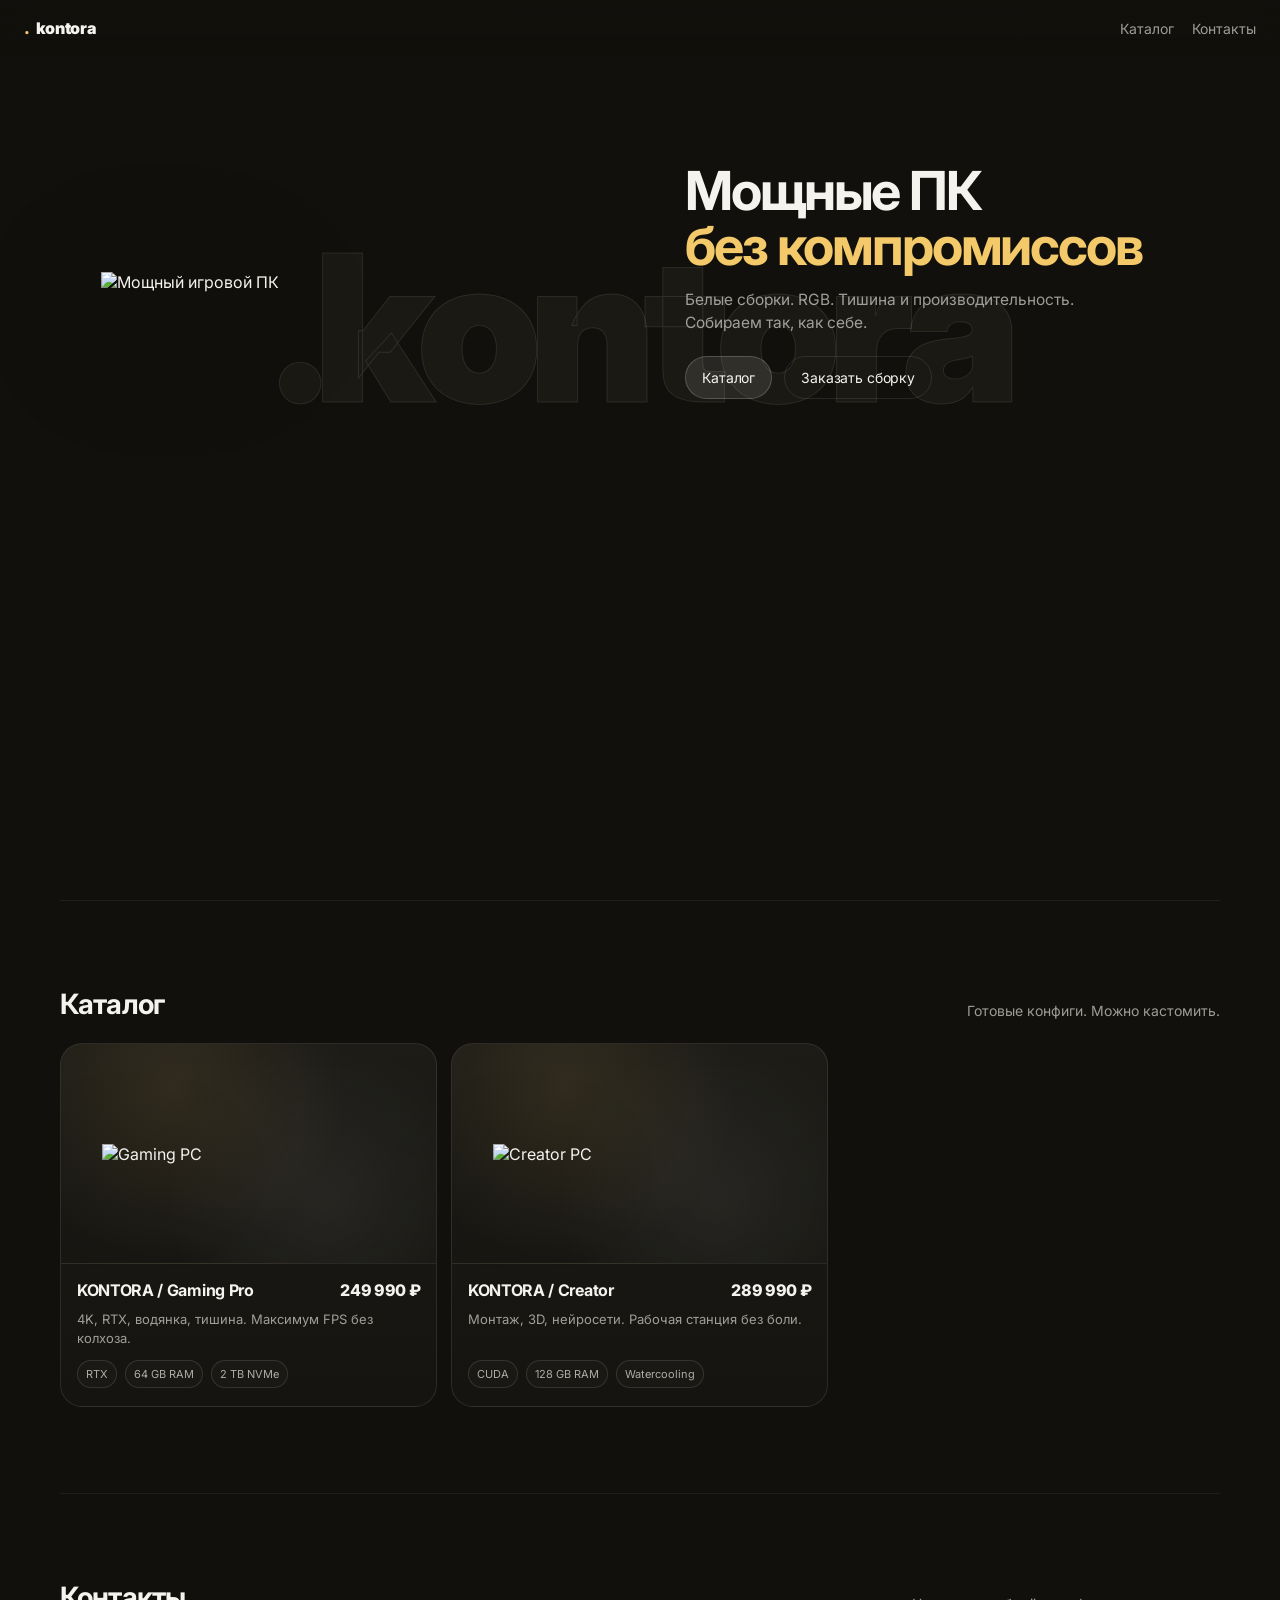
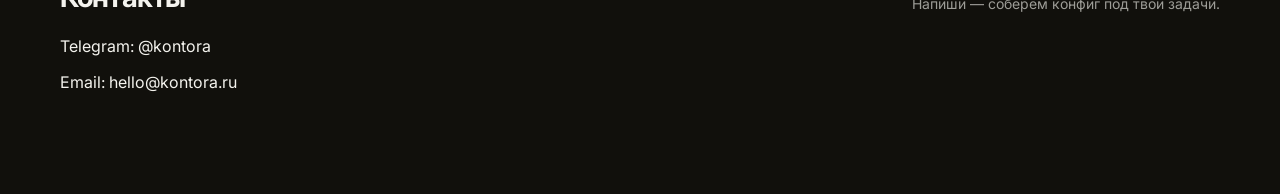
==== index.html @ 469c1523 "Update index.html" ====
<!doctype html>
<html lang="ru">
<head>
  <meta charset="utf-8" />
  <meta name="viewport" content="width=device-width,initial-scale=1" />
  <title>.kontora — ПК на заказ</title>
  <meta name="description" content="Продажа и сборка мощных ПК. Готовые конфиги и кастомные сборки.">
  <link rel="preconnect" href="https://fonts.googleapis.com">
  <link rel="preconnect" href="https://fonts.gstatic.com" crossorigin>
  <link href="https://fonts.googleapis.com/css2?family=Inter:wght@300;400;600;800;900&display=swap" rel="stylesheet">
  <link rel="stylesheet" href="style.css" />
</head>
<body>

<header class="topbar">
  <a class="brand" href="#">
    <span class="brand__dot">.</span><span class="brand__name">kontora</span>
  </a>
  <nav class="nav">
    <a href="#catalog">Каталог</a>
    <a href="#contacts">Контакты</a>
  </nav>
</header>

<main>
  <!-- HERO -->
  <section class="hero">
    <div class="hero__grid">
      <div class="hero__bgtype">.kontora</div>

      <div class="hero__center">
        <!-- ТВОЙ PNG -->
        <img
          id="heroProduct"
          class="hero__product"
          src="https://i.postimg.cc/DfqdMBVk/27367CFA-6E85-469F-A438-A1EDC62D7600.png"
          alt="Мощный игровой ПК"
          draggable="false"
        />

        <div class="hero__text">
          <h1 class="hero__title">
            Мощные ПК<br>
            <span class="hero__accent">без компромиссов</span>
          </h1>
          <p class="hero__subtitle">
            Белые сборки. RGB. Тишина и производительность.
            Собираем так, как себе.
          </p>

          <div class="hero__cta">
            <a class="btn btn--solid" href="#catalog">Каталог</a>
            <a class="btn btn--ghost" href="#contacts">Заказать сборку</a>
          </div>
        </div>
      </div>
    </div>
  </section>

  <!-- CATALOG -->
  <section id="catalog" class="section">
    <div class="section__head">
      <h2 class="section__title">Каталог</h2>
      <p class="section__desc">
        Готовые конфиги. Можно кастомить.
      </p>
    </div>

    <div class="grid">
      <!-- CARD -->
      <article class="card">
        <div class="card__media">
          <img
            class="card__img"
            src="https://i.postimg.cc/DfqdMBVk/27367CFA-6E85-469F-A438-A1EDC62D7600.png"
            alt="Gaming PC"
          />
        </div>
        <div class="card__body">
          <div class="card__top">
            <h3 class="card__name">KONTORA / Gaming Pro</h3>
            <div class="card__price">249 990 ₽</div>
          </div>
          <p class="card__desc">
            4K, RTX, водянка, тишина. Максимум FPS без колхоза.
          </p>
          <div class="card__tags">
            <span class="tag">RTX</span>
            <span class="tag">64 GB RAM</span>
            <span class="tag">2 TB NVMe</span>
          </div>
        </div>
      </article>

      <!-- CARD -->
      <article class="card">
        <div class="card__media">
          <img
            class="card__img"
            src="https://i.postimg.cc/DfqdMBVk/27367CFA-6E85-469F-A438-A1EDC62D7600.png"
            alt="Creator PC"
          />
        </div>
        <div class="card__body">
          <div class="card__top">
            <h3 class="card__name">KONTORA / Creator</h3>
            <div class="card__price">289 990 ₽</div>
          </div>
          <p class="card__desc">
            Монтаж, 3D, нейросети. Рабочая станция без боли.
          </p>
          <div class="card__tags">
            <span class="tag">CUDA</span>
            <span class="tag">128 GB RAM</span>
            <span class="tag">Watercooling</span>
          </div>
        </div>
      </article>
    </div>
  </section>

  <!-- CONTACTS -->
  <section id="contacts" class="section">
    <div class="section__head">
      <h2 class="section__title">Контакты</h2>
      <p class="section__desc">
        Напиши — соберём конфиг под твои задачи.
      </p>
    </div>

    <p>Telegram: @kontora</p>
    <p>Email: hello@kontora.ru</p>
  </section>
</main>

<script src="app.js"></script>
</body>
</html>
---- style.css ----
:root{
  --bg:#11100c;
  --fg:#f4f3ee;
  --muted:rgba(244,243,238,.62);
  --muted2:rgba(244,243,238,.42);
  --line:rgba(244,243,238,.10);
  --line2:rgba(244,243,238,.16);

  --card:rgba(244,243,238,.04);
  --card2:rgba(244,243,238,.06);

  --accent:#f3c969; /* мягкий тёплый, можно потом поменять */
  --shadow: 0 16px 60px rgba(0,0,0,.55);
  --radius: 22px;

  --max: 1160px;
  --pad: 22px;

  --ease: cubic-bezier(.2,.9,.2,1);
}

*{box-sizing:border-box}
html,body{height:100%}
body{
  margin:0;
  font-family: Inter, system-ui, -apple-system, Segoe UI, Roboto, Arial, sans-serif;
  background: var(--bg);
  color: var(--fg);
  overflow-x:hidden;
}

a{color:inherit;text-decoration:none}
img{max-width:100%;display:block}

.noise{
  position:fixed; inset:0;
  pointer-events:none;
  opacity:.08;
  background-image:url("data:image/svg+xml,%3Csvg xmlns='http://www.w3.org/2000/svg' width='220' height='220'%3E%3Cfilter id='n'%3E%3CfeTurbulence type='fractalNoise' baseFrequency='.9' numOctaves='3' stitchTiles='stitch'/%3E%3C/filter%3E%3Crect width='220' height='220' filter='url(%23n)' opacity='.35'/%3E%3C/svg%3E");
  mix-blend-mode: overlay;
}

.glow{
  position:fixed;
  width: 56vmax;
  height: 56vmax;
  border-radius:999px;
  filter: blur(60px);
  opacity:.26;
  pointer-events:none;
  transform: translateZ(0);
}
.glow--a{left:-18vmax; top:-20vmax; background: radial-gradient(circle at 30% 30%, rgba(243,201,105,.55), transparent 60%)}
.glow--b{right:-20vmax; bottom:-22vmax; background: radial-gradient(circle at 70% 70%, rgba(255,255,255,.20), transparent 60%)}

.topbar{
  position:fixed; top:0; left:0; right:0;
  display:flex; align-items:center; justify-content:space-between;
  padding: 18px calc(var(--pad) + 2px);
  z-index:50;
  background: linear-gradient(to bottom, rgba(17,16,12,.78), rgba(17,16,12,.35), rgba(17,16,12,0));
  backdrop-filter: blur(10px);
}

.brand{
  display:flex; align-items:baseline; gap:6px;
  letter-spacing:-0.02em;
  font-weight:800;
}
.brand__dot{color:var(--accent); font-weight:900}
.brand__name{font-weight:900}

.nav{
  display:flex; align-items:center; gap:18px;
  font-size:14px;
  color: var(--muted);
}
.nav a{transition: color .25s var(--ease)}
.nav a:hover{color: var(--fg)}
.nav__ghost{
  padding:10px 12px;
  border:1px solid var(--line);
  border-radius:999px;
}

.hero{
  min-height: 100vh;
  padding-top: 92px;
}
.hero__grid{
  width:min(var(--max), calc(100% - var(--pad)*2));
  margin:0 auto;
  position:relative;
}

.hero__bgtype{
  position:absolute;
  left:50%; top: 16vh;
  transform: translateX(-50%);
  font-weight:900;
  letter-spacing:-0.06em;
  font-size: clamp(72px, 16vw, 220px);
  line-height: .9;
  color: rgba(244,243,238,.04);
  -webkit-text-stroke: 1px rgba(244,243,238,.10);
  text-stroke: 1px rgba(244,243,238,.10);
  user-select:none;
  white-space:nowrap;
}

.hero__center{
  display:grid;
  grid-template-columns: 1.05fr .95fr;
  gap: 34px;
  align-items:center;
  padding: 8vh 0 10vh;
}

.hero__product{
  width: min(520px, 86%);
  margin: 0 auto;
  filter: drop-shadow(0 28px 70px rgba(0,0,0,.65));
  transform: translateZ(0);
  will-change: transform;
}

.hero__text{
  max-width: 520px;
}
.hero__title{
  margin:0;
  font-size: clamp(34px, 4.2vw, 54px);
  line-height:1.02;
  letter-spacing:-0.04em;
}
.hero__accent{color:var(--accent)}
.hero__subtitle{
  margin: 14px 0 0;
  color: var(--muted);
  font-weight: 400;
  line-height:1.5;
  font-size: 15.5px;
  max-width: 46ch;
}

.hero__cta{
  display:flex; gap:12px;
  margin-top: 22px;
  flex-wrap: wrap;
}
.btn{
  display:inline-flex; align-items:center; justify-content:center;
  padding: 12px 16px;
  border-radius: 999px;
  border:1px solid var(--line);
  font-size: 14px;
  letter-spacing:-0.01em;
  transition: transform .2s var(--ease), border-color .2s var(--ease), background .2s var(--ease), color .2s var(--ease);
  user-select:none;
}
.btn:active{transform: translateY(1px) scale(.99)}
.btn--solid{
  background: rgba(244,243,238,.10);
  border-color: rgba(244,243,238,.20);
}
.btn--solid:hover{
  background: rgba(244,243,238,.14);
  border-color: rgba(244,243,238,.28);
}
.btn--ghost{
  background: transparent;
}
.btn--ghost:hover{
  border-color: rgba(244,243,238,.26);
}

.hero__meta{
  display:flex; gap:10px;
  margin-top: 18px;
  flex-wrap: wrap;
}
.pill{
  font-size: 12px;
  color: rgba(244,243,238,.75);
  padding: 8px 10px;
  border-radius: 999px;
  border: 1px solid var(--line);
  background: rgba(244,243,238,.035);
}
.pill--soft{
  color: rgba(244,243,238,.65);
  background: rgba(244,243,238,.02);
}

.hero__scrollhint{
  display:flex; align-items:center; gap:10px;
  color: var(--muted2);
  font-size: 12px;
  position:absolute;
  left: 0;
  bottom: 34px;
}
.scrollhint__line{
  width: 44px; height: 1px;
  background: linear-gradient(to right, rgba(244,243,238,.0), rgba(244,243,238,.26));
}

.section{
  width:min(var(--max), calc(100% - var(--pad)*2));
  margin:0 auto;
  padding: 86px 0;
  border-top: 1px solid rgba(244,243,238,.06);
}
.section__head{
  display:grid;
  grid-template-columns: 1fr auto;
  gap: 18px;
  align-items:end;
  margin-bottom: 22px;
}
.section__title{
  margin:0;
  font-size: 28px;
  letter-spacing:-0.03em;
}
.section__desc{
  margin: 10px 0 0;
  color: var(--muted);
  max-width: 62ch;
  font-size: 14px;
  line-height:1.5;
}
.section__actions{
  display:flex; gap:10px;
  justify-content:flex-end;
  align-items:center;
}

.mini{
  font-size: 12px;
  color: rgba(244,243,238,.75);
  background: rgba(244,243,238,.03);
  border: 1px solid var(--line);
  padding: 9px 12px;
  border-radius: 999px;
  cursor:pointer;
  transition: border-color .2s var(--ease), background .2s var(--ease), transform .2s var(--ease);
}
.mini:hover{
  background: rgba(244,243,238,.05);
  border-color: rgba(244,243,238,.22);
}
.mini:active{transform: translateY(1px)}

.filters{
  display:flex; gap:10px;
  flex-wrap:wrap;
  margin: 22px 0 26px;
}
.chip{
  padding: 10px 12px;
  border-radius: 999px;
  border:1px solid var(--line);
  background: rgba(244,243,238,.02);
  color: rgba(244,243,238,.72);
  font-size: 13px;
  cursor:pointer;
  transition: transform .2s var(--ease), border-color .2s var(--ease), background .2s var(--ease), color .2s var(--ease);
}
.chip:hover{border-color: rgba(244,243,238,.24); color: rgba(244,243,238,.86)}
.chip.is-active{
  background: rgba(243,201,105,.10);
  border-color: rgba(243,201,105,.34);
  color: rgba(244,243,238,.92);
}

.grid{
  display:grid;
  grid-template-columns: repeat(12, 1fr);
  gap: 14px;
}

.card{
  grid-column: span 4;
  position:relative;
  border-radius: var(--radius);
  border: 1px solid rgba(244,243,238,.10);
  background: linear-gradient(180deg, rgba(244,243,238,.05), rgba(244,243,238,.02));
  overflow:hidden;
  box-shadow: 0 0 0 rgba(0,0,0,0);
  transform: translateZ(0);
  transition: transform .25s var(--ease), border-color .25s var(--ease), box-shadow .25s var(--ease);
  will-change: transform;
}
.card:hover{
  transform: translateY(-6px);
  border-color: rgba(244,243,238,.20);
  box-shadow: var(--shadow);
}
.card__media{
  height: 220px;
  background: radial-gradient(circle at 30% 20%, rgba(243,201,105,.10), transparent 55%),
              radial-gradient(circle at 70% 70%, rgba(255,255,255,.06), transparent 52%);
  border-bottom: 1px solid rgba(244,243,238,.08);
  display:flex;
  align-items:center;
  justify-content:center;
}
.card__img{
  width: 78%;
  height: auto;
  max-height: 200px;
  object-fit: contain;
  transform: scale(1.0);
  transition: transform .35s var(--ease), filter .35s var(--ease);
  filter: drop-shadow(0 18px 44px rgba(0,0,0,.55));
}
.card:hover .card__img{transform: scale(1.06)}
.card__body{
  padding: 16px 16px 18px;
}
.card__top{
  display:flex;
  align-items:baseline;
  justify-content:space-between;
  gap:12px;
}
.card__name{
  margin:0;
  font-size: 16px;
  letter-spacing:-0.02em;
}
.card__price{
  font-weight:800;
  letter-spacing:-0.02em;
}
.card__desc{
  margin: 10px 0 0;
  color: var(--muted);
  font-size: 13px;
  line-height:1.45;
  min-height: 2.9em;
}
.card__tags{
  display:flex;
  gap:8px;
  flex-wrap: wrap;
  margin-top: 12px;
}
.tag{
  font-size: 11px;
  color: rgba(244,243,238,.68);
  border: 1px solid rgba(244,243,238,.12);
  border-radius: 999px;
  padding: 6px 8px;
  background: rgba(244,243,238,.02);
  transition: color .25s var(--ease), border-color .25s var(--ease), background .25s var(--ease);
}
.card:hover .tag{
  color: rgba(244,243,238,.78);
  border-color: rgba(244,243,238,.18);
  background: rgba(244,243,238,.03);
}
.card__cta{
  margin-top: 14px;
  display:flex; gap:10px; flex-wrap:wrap;
}
.card__btn{
  font-size: 12px;
  padding: 10px 12px;
  border-radius: 999px;
  border: 1px solid rgba(244,243,238,.12);
  background: rgba(244,243,238,.03);
  cursor:pointer;
  transition: transform .2s var(--ease), border-color .2s var(--ease), background .2s var(--ease);
}
.card__btn:hover{
  border-color: rgba(244,243,238,.22);
  background: rgba(244,243,238,.05);
}
.card__btn:active{transform: translateY(1px)}
.card__btn--accent{
  border-color: rgba(243,201,105,.32);
  background: rgba(243,201,105,.10);
}

.section--contacts{
  padding-bottom: 40px;
}
.contacts{
  display:grid;
  grid-template-columns: repeat(12, 1fr);
  gap: 14px;
  margin-top: 26px;
}
.contactCard{
  grid-column: span 4;
  border-radius: var(--radius);
  border: 1px solid rgba(244,243,238,.10);
  background: rgba(244,243,238,.03);
  padding: 18px 18px 20px;
}
.contactCard__title{
  font-weight: 800;
  letter-spacing:-0.02em;
}
.contactCard__body{
  margin-top: 10px;
  color: rgba(244,243,238,.86);
  font-size: 14px;
  line-height: 1.55;
}
.muted{color: var(--muted)}

.footer{
  display:flex;
  justify-content:space-between;
  gap: 14px;
  padding: 24px 0 10px;
  margin-top: 36px;
  border-top: 1px solid rgba(244,243,238,.06);
  color: rgba(244,243,238,.72);
  font-size: 12px;
}

/* responsive */
@media (max-width: 980px){
  .hero__center{grid-template-columns: 1fr; padding-top: 5vh}
  .hero__text{max-width: 680px}
  .hero__bgtype{top: 10vh}
  .card{grid-column: span 6}
  .contactCard{grid-column: span 6}
  .section__head{grid-template-columns: 1fr; align-items:start}
  .section__actions{justify-content:flex-start}
}
@media (max-width: 640px){
  .card{grid-column: span 12}
  .contactCard{grid-column: span 12}
  .nav{gap:12px}
  .nav__ghost{display:none}
}
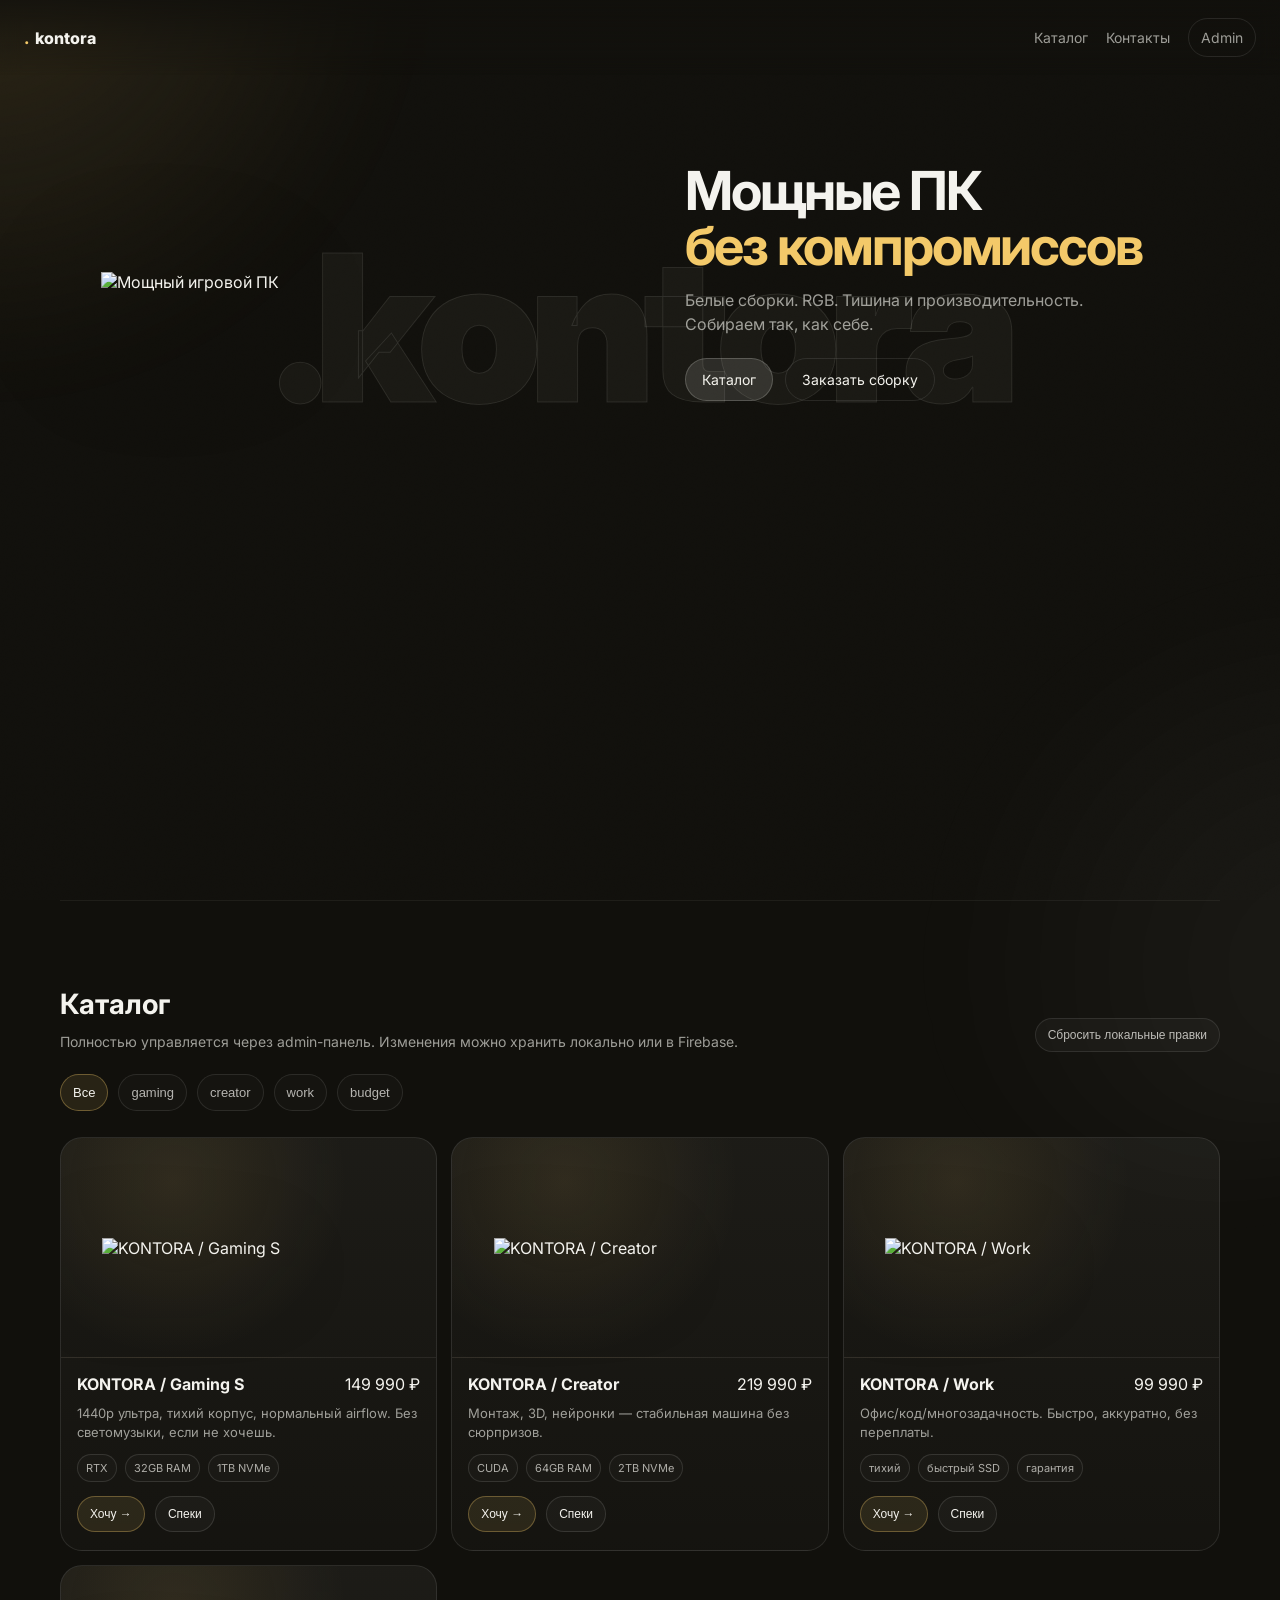
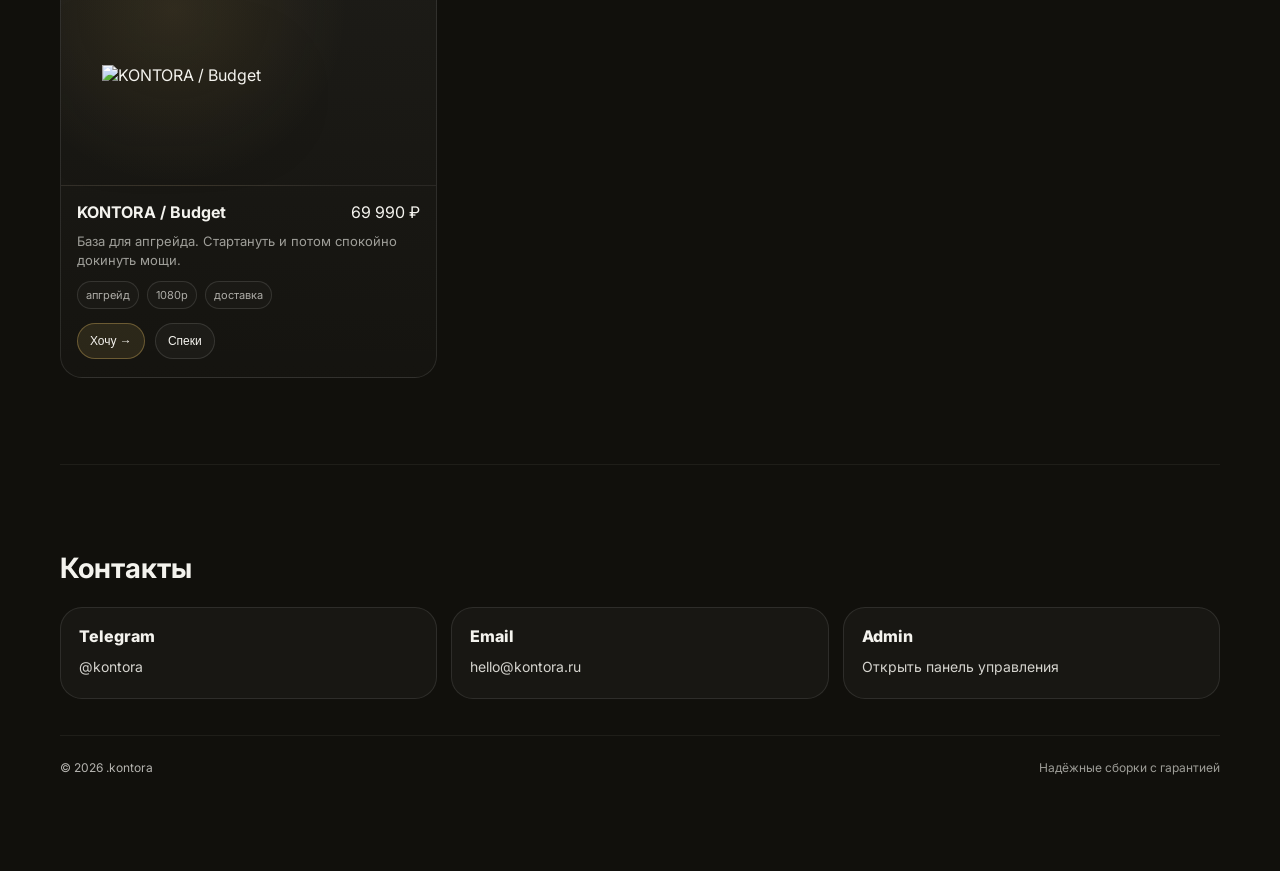
==== commit 76bbb29c: "Add admin panel folder with editable catalog and responsive style split" ====
--- a/index.html
+++ b/index.html
@@ -8,131 +8,76 @@
   <link rel="preconnect" href="https://fonts.googleapis.com">
   <link rel="preconnect" href="https://fonts.gstatic.com" crossorigin>
   <link href="https://fonts.googleapis.com/css2?family=Inter:wght@300;400;600;800;900&display=swap" rel="stylesheet">
-  <link rel="stylesheet" href="style.css" />
+  <link rel="stylesheet" href="styles/base.css" />
+  <link rel="stylesheet" href="styles/desktop.css" media="(min-width: 901px)" />
+  <link rel="stylesheet" href="styles/mobile.css" media="(max-width: 900px)" />
 </head>
 <body>
+  <div class="noise" aria-hidden="true"></div>
+  <div class="glow glow--a" aria-hidden="true"></div>
+  <div class="glow glow--b" aria-hidden="true"></div>
 
-<header class="topbar">
-  <a class="brand" href="#">
-    <span class="brand__dot">.</span><span class="brand__name">kontora</span>
-  </a>
-  <nav class="nav">
-    <a href="#catalog">Каталог</a>
-    <a href="#contacts">Контакты</a>
-  </nav>
-</header>
+  <header class="topbar">
+    <a class="brand" href="#hero">
+      <span class="brand__dot">.</span><span class="brand__name">kontora</span>
+    </a>
+    <nav class="nav">
+      <a href="#catalog">Каталог</a>
+      <a href="#contacts">Контакты</a>
+      <a class="nav__ghost" href="admin/">Admin</a>
+    </nav>
+  </header>
 
-<main>
-  <!-- HERO -->
-  <section class="hero">
-    <div class="hero__grid">
-      <div class="hero__bgtype">.kontora</div>
-
-      <div class="hero__center">
-        <!-- ТВОЙ PNG -->
-        <img
-          id="heroProduct"
-          class="hero__product"
-          src="https://i.postimg.cc/DfqdMBVk/27367CFA-6E85-469F-A438-A1EDC62D7600.png"
-          alt="Мощный игровой ПК"
-          draggable="false"
-        />
-
-        <div class="hero__text">
-          <h1 class="hero__title">
-            Мощные ПК<br>
-            <span class="hero__accent">без компромиссов</span>
-          </h1>
-          <p class="hero__subtitle">
-            Белые сборки. RGB. Тишина и производительность.
-            Собираем так, как себе.
-          </p>
-
-          <div class="hero__cta">
-            <a class="btn btn--solid" href="#catalog">Каталог</a>
-            <a class="btn btn--ghost" href="#contacts">Заказать сборку</a>
+  <main>
+    <section id="hero" class="hero">
+      <div class="hero__grid">
+        <div class="hero__bgtype">.kontora</div>
+        <div class="hero__center">
+          <img id="heroProduct" class="hero__product" src="https://i.postimg.cc/DfqdMBVk/27367CFA-6E85-469F-A438-A1EDC62D7600.png" alt="Мощный игровой ПК" draggable="false" />
+          <div class="hero__text">
+            <h1 class="hero__title">Мощные ПК<br><span class="hero__accent">без компромиссов</span></h1>
+            <p class="hero__subtitle">Белые сборки. RGB. Тишина и производительность. Собираем так, как себе.</p>
+            <div class="hero__cta">
+              <a class="btn btn--solid" href="#catalog">Каталог</a>
+              <a class="btn btn--ghost" href="#contacts">Заказать сборку</a>
+            </div>
           </div>
         </div>
       </div>
-    </div>
-  </section>
+    </section>
 
-  <!-- CATALOG -->
-  <section id="catalog" class="section">
-    <div class="section__head">
-      <h2 class="section__title">Каталог</h2>
-      <p class="section__desc">
-        Готовые конфиги. Можно кастомить.
-      </p>
-    </div>
+    <section id="catalog" class="section">
+      <div class="section__head">
+        <div>
+          <h2 class="section__title">Каталог</h2>
+          <p class="section__desc">Полностью управляется через admin-панель. Изменения можно хранить локально или в Firebase.</p>
+        </div>
+        <div class="section__actions"><button id="resetCatalog" class="mini" type="button">Сбросить локальные правки</button></div>
+      </div>
 
-    <div class="grid">
-      <!-- CARD -->
-      <article class="card">
-        <div class="card__media">
-          <img
-            class="card__img"
-            src="https://i.postimg.cc/DfqdMBVk/27367CFA-6E85-469F-A438-A1EDC62D7600.png"
-            alt="Gaming PC"
-          />
-        </div>
-        <div class="card__body">
-          <div class="card__top">
-            <h3 class="card__name">KONTORA / Gaming Pro</h3>
-            <div class="card__price">249 990 ₽</div>
-          </div>
-          <p class="card__desc">
-            4K, RTX, водянка, тишина. Максимум FPS без колхоза.
-          </p>
-          <div class="card__tags">
-            <span class="tag">RTX</span>
-            <span class="tag">64 GB RAM</span>
-            <span class="tag">2 TB NVMe</span>
-          </div>
-        </div>
-      </article>
+      <div class="filters" id="filters"></div>
+      <div id="catalogGrid" class="grid"></div>
+    </section>
 
-      <!-- CARD -->
-      <article class="card">
-        <div class="card__media">
-          <img
-            class="card__img"
-            src="https://i.postimg.cc/DfqdMBVk/27367CFA-6E85-469F-A438-A1EDC62D7600.png"
-            alt="Creator PC"
-          />
-        </div>
-        <div class="card__body">
-          <div class="card__top">
-            <h3 class="card__name">KONTORA / Creator</h3>
-            <div class="card__price">289 990 ₽</div>
-          </div>
-          <p class="card__desc">
-            Монтаж, 3D, нейросети. Рабочая станция без боли.
-          </p>
-          <div class="card__tags">
-            <span class="tag">CUDA</span>
-            <span class="tag">128 GB RAM</span>
-            <span class="tag">Watercooling</span>
-          </div>
-        </div>
-      </article>
-    </div>
-  </section>
+    <section id="contacts" class="section section--contacts">
+      <div class="section__head">
+        <h2 class="section__title">Контакты</h2>
+      </div>
+      <div class="contacts">
+        <div class="contactCard"><div class="contactCard__title">Telegram</div><div class="contactCard__body">@kontora</div></div>
+        <div class="contactCard"><div class="contactCard__title">Email</div><div class="contactCard__body">hello@kontora.ru</div></div>
+        <div class="contactCard"><div class="contactCard__title">Admin</div><div class="contactCard__body"><a href="admin/">Открыть панель управления</a></div></div>
+      </div>
+      <footer class="footer">
+        <span>© <span id="year"></span> .kontora</span>
+        <span class="muted">Надёжные сборки с гарантией</span>
+      </footer>
+    </section>
+  </main>
 
-  <!-- CONTACTS -->
-  <section id="contacts" class="section">
-    <div class="section__head">
-      <h2 class="section__title">Контакты</h2>
-      <p class="section__desc">
-        Напиши — соберём конфиг под твои задачи.
-      </p>
-    </div>
-
-    <p>Telegram: @kontora</p>
-    <p>Email: hello@kontora.ru</p>
-  </section>
-</main>
-
-<script src="app.js"></script>
+  <script defer src="https://www.gstatic.com/firebasejs/10.12.4/firebase-app-compat.js"></script>
+  <script defer src="https://www.gstatic.com/firebasejs/10.12.4/firebase-firestore-compat.js"></script>
+  <script defer src="firebase-init.js"></script>
+  <script type="module" src="app.js"></script>
 </body>
-</html>+</html>
--- a/styles/base.css
+++ b/styles/base.css
@@ -0,0 +1,61 @@
+:root{
+  --bg:#11100c;
+  --fg:#f4f3ee;
+  --muted:rgba(244,243,238,.62);
+  --line:rgba(244,243,238,.10);
+  --accent:#f3c969;
+  --shadow: 0 16px 60px rgba(0,0,0,.55);
+  --radius: 22px;
+  --max: 1160px;
+  --pad: 22px;
+  --ease: cubic-bezier(.2,.9,.2,1);
+}
+*{box-sizing:border-box}
+html,body{height:100%}
+body{margin:0;font-family:Inter,system-ui,sans-serif;background:var(--bg);color:var(--fg);overflow-x:hidden}
+a{color:inherit;text-decoration:none}
+img{max-width:100%;display:block}
+.noise{position:fixed;inset:0;pointer-events:none;opacity:.08;background-image:url("data:image/svg+xml,%3Csvg xmlns='http://www.w3.org/2000/svg' width='220' height='220'%3E%3Cfilter id='n'%3E%3CfeTurbulence type='fractalNoise' baseFrequency='.9' numOctaves='3' stitchTiles='stitch'/%3E%3C/filter%3E%3Crect width='220' height='220' filter='url(%23n)' opacity='.35'/%3E%3C/svg%3E");mix-blend-mode:overlay}
+.glow{position:fixed;width:56vmax;height:56vmax;border-radius:999px;filter:blur(60px);opacity:.24;pointer-events:none}
+.glow--a{left:-18vmax;top:-20vmax;background:radial-gradient(circle at 30% 30%, rgba(243,201,105,.55), transparent 60%)}
+.glow--b{right:-20vmax;bottom:-22vmax;background:radial-gradient(circle at 70% 70%, rgba(255,255,255,.20), transparent 60%)}
+.topbar{position:fixed;top:0;left:0;right:0;display:flex;align-items:center;justify-content:space-between;padding:18px calc(var(--pad) + 2px);z-index:50;background:linear-gradient(to bottom, rgba(17,16,12,.78), rgba(17,16,12,.35), rgba(17,16,12,0));backdrop-filter:blur(10px)}
+.brand{display:flex;align-items:baseline;gap:6px;font-weight:800}.brand__dot{color:var(--accent)}
+.nav{display:flex;align-items:center;gap:18px;font-size:14px;color:var(--muted)}
+.nav__ghost{padding:10px 12px;border:1px solid var(--line);border-radius:999px}
+.hero{min-height:100vh;padding-top:92px}
+.hero__grid,.section{width:min(var(--max), calc(100% - var(--pad)*2));margin:0 auto;position:relative}
+.hero__bgtype{position:absolute;left:50%;top:16vh;transform:translateX(-50%);font-weight:900;letter-spacing:-0.06em;font-size:clamp(72px,16vw,220px);line-height:.9;color:rgba(244,243,238,.04);-webkit-text-stroke:1px rgba(244,243,238,.10);white-space:nowrap;user-select:none}
+.hero__center{display:grid;align-items:center;gap:34px;padding:8vh 0 10vh}
+.hero__product{width:min(520px,86%);margin:0 auto;filter:drop-shadow(0 28px 70px rgba(0,0,0,.65));will-change:transform}
+.hero__title{margin:0;font-size:clamp(34px,4.2vw,54px);line-height:1.02;letter-spacing:-0.04em}
+.hero__accent{color:var(--accent)}
+.hero__subtitle{margin:14px 0 0;color:var(--muted);line-height:1.5;max-width:46ch}
+.hero__cta{display:flex;gap:12px;margin-top:22px;flex-wrap:wrap}
+.btn,.mini,.chip,.card__btn{cursor:pointer;transition:all .2s var(--ease)}
+.btn{display:inline-flex;align-items:center;justify-content:center;padding:12px 16px;border-radius:999px;border:1px solid var(--line);font-size:14px;background:transparent;color:var(--fg)}
+.btn--solid{background:rgba(244,243,238,.12);border-color:rgba(244,243,238,.2)}
+.section{padding:86px 0;border-top:1px solid rgba(244,243,238,.06)}
+.section__head{display:grid;gap:18px;align-items:end;margin-bottom:22px}
+.section__title{margin:0;font-size:28px}
+.section__desc{margin:10px 0 0;color:var(--muted);font-size:14px;line-height:1.5}
+.section__actions{display:flex;gap:10px;justify-content:flex-end;align-items:center}
+.mini{font-size:12px;color:rgba(244,243,238,.75);background:rgba(244,243,238,.03);border:1px solid var(--line);padding:9px 12px;border-radius:999px}
+.filters{display:flex;gap:10px;flex-wrap:wrap;margin:22px 0 26px}
+.chip{padding:10px 12px;border-radius:999px;border:1px solid var(--line);background:rgba(244,243,238,.02);color:rgba(244,243,238,.72);font-size:13px}
+.chip.is-active{background:rgba(243,201,105,.10);border-color:rgba(243,201,105,.34);color:var(--fg)}
+.grid{display:grid;grid-template-columns:repeat(12, 1fr);gap:14px}
+.card{position:relative;border-radius:var(--radius);border:1px solid rgba(244,243,238,.10);background:linear-gradient(180deg, rgba(244,243,238,.05), rgba(244,243,238,.02));overflow:hidden}
+.card__media{height:220px;background:radial-gradient(circle at 30% 20%, rgba(243,201,105,.10), transparent 55%);border-bottom:1px solid rgba(244,243,238,.08);display:flex;align-items:center;justify-content:center}
+.card__img{width:78%;max-height:200px;object-fit:contain;filter:drop-shadow(0 18px 44px rgba(0,0,0,.55))}
+.card__body{padding:16px 16px 18px}.card__top{display:flex;justify-content:space-between;gap:12px}.card__name{margin:0;font-size:16px}.card__desc{margin:10px 0 0;color:var(--muted);font-size:13px;line-height:1.45;min-height:2.9em}
+.card__tags{display:flex;gap:8px;flex-wrap:wrap;margin-top:12px}
+.tag{font-size:11px;color:rgba(244,243,238,.68);border:1px solid rgba(244,243,238,.12);border-radius:999px;padding:6px 8px;background:rgba(244,243,238,.02)}
+.card__cta{margin-top:14px;display:flex;gap:10px;flex-wrap:wrap}
+.card__btn{font-size:12px;padding:10px 12px;border-radius:999px;border:1px solid rgba(244,243,238,.12);background:rgba(244,243,238,.03);color:var(--fg)}
+.card__btn--accent{border-color:rgba(243,201,105,.32);background:rgba(243,201,105,.10)}
+.contacts{display:grid;grid-template-columns:repeat(12, 1fr);gap:14px;margin-top:20px}
+.contactCard{border-radius:var(--radius);border:1px solid rgba(244,243,238,.10);background:rgba(244,243,238,.03);padding:18px 18px 20px}
+.contactCard__title{font-weight:800}.contactCard__body{margin-top:10px;color:rgba(244,243,238,.86);font-size:14px;line-height:1.55}
+.footer{display:flex;justify-content:space-between;gap:14px;padding:24px 0 10px;margin-top:36px;border-top:1px solid rgba(244,243,238,.06);color:rgba(244,243,238,.72);font-size:12px}
+.muted{color:var(--muted)}
--- a/styles/desktop.css
+++ b/styles/desktop.css
@@ -0,0 +1,6 @@
+.hero__center{grid-template-columns:1.05fr .95fr}
+.section__head{grid-template-columns:1fr auto}
+.card{grid-column:span 4}
+.contactCard{grid-column:span 4}
+.card:hover{transform:translateY(-6px);border-color:rgba(244,243,238,.20);box-shadow:var(--shadow)}
+.card:hover .card__img{transform:scale(1.06)}
--- a/styles/mobile.css
+++ b/styles/mobile.css
@@ -0,0 +1,14 @@
+:root{--pad:16px;--radius:18px}
+.topbar{padding:14px var(--pad)}
+.nav{gap:10px;font-size:13px}
+.nav__ghost{display:none}
+.hero{min-height:auto;padding-top:76px}
+.hero__bgtype{top:8vh;font-size:clamp(56px, 24vw, 120px)}
+.hero__center{grid-template-columns:1fr;padding:5vh 0 6vh;gap:22px}
+.hero__title{font-size:clamp(30px, 9vw, 42px)}
+.section{padding:62px 0}
+.section__head{grid-template-columns:1fr}
+.section__actions{justify-content:flex-start;flex-wrap:wrap}
+.card,.contactCard{grid-column:span 12}
+.card__media{height:200px}
+.footer{flex-direction:column;gap:8px}
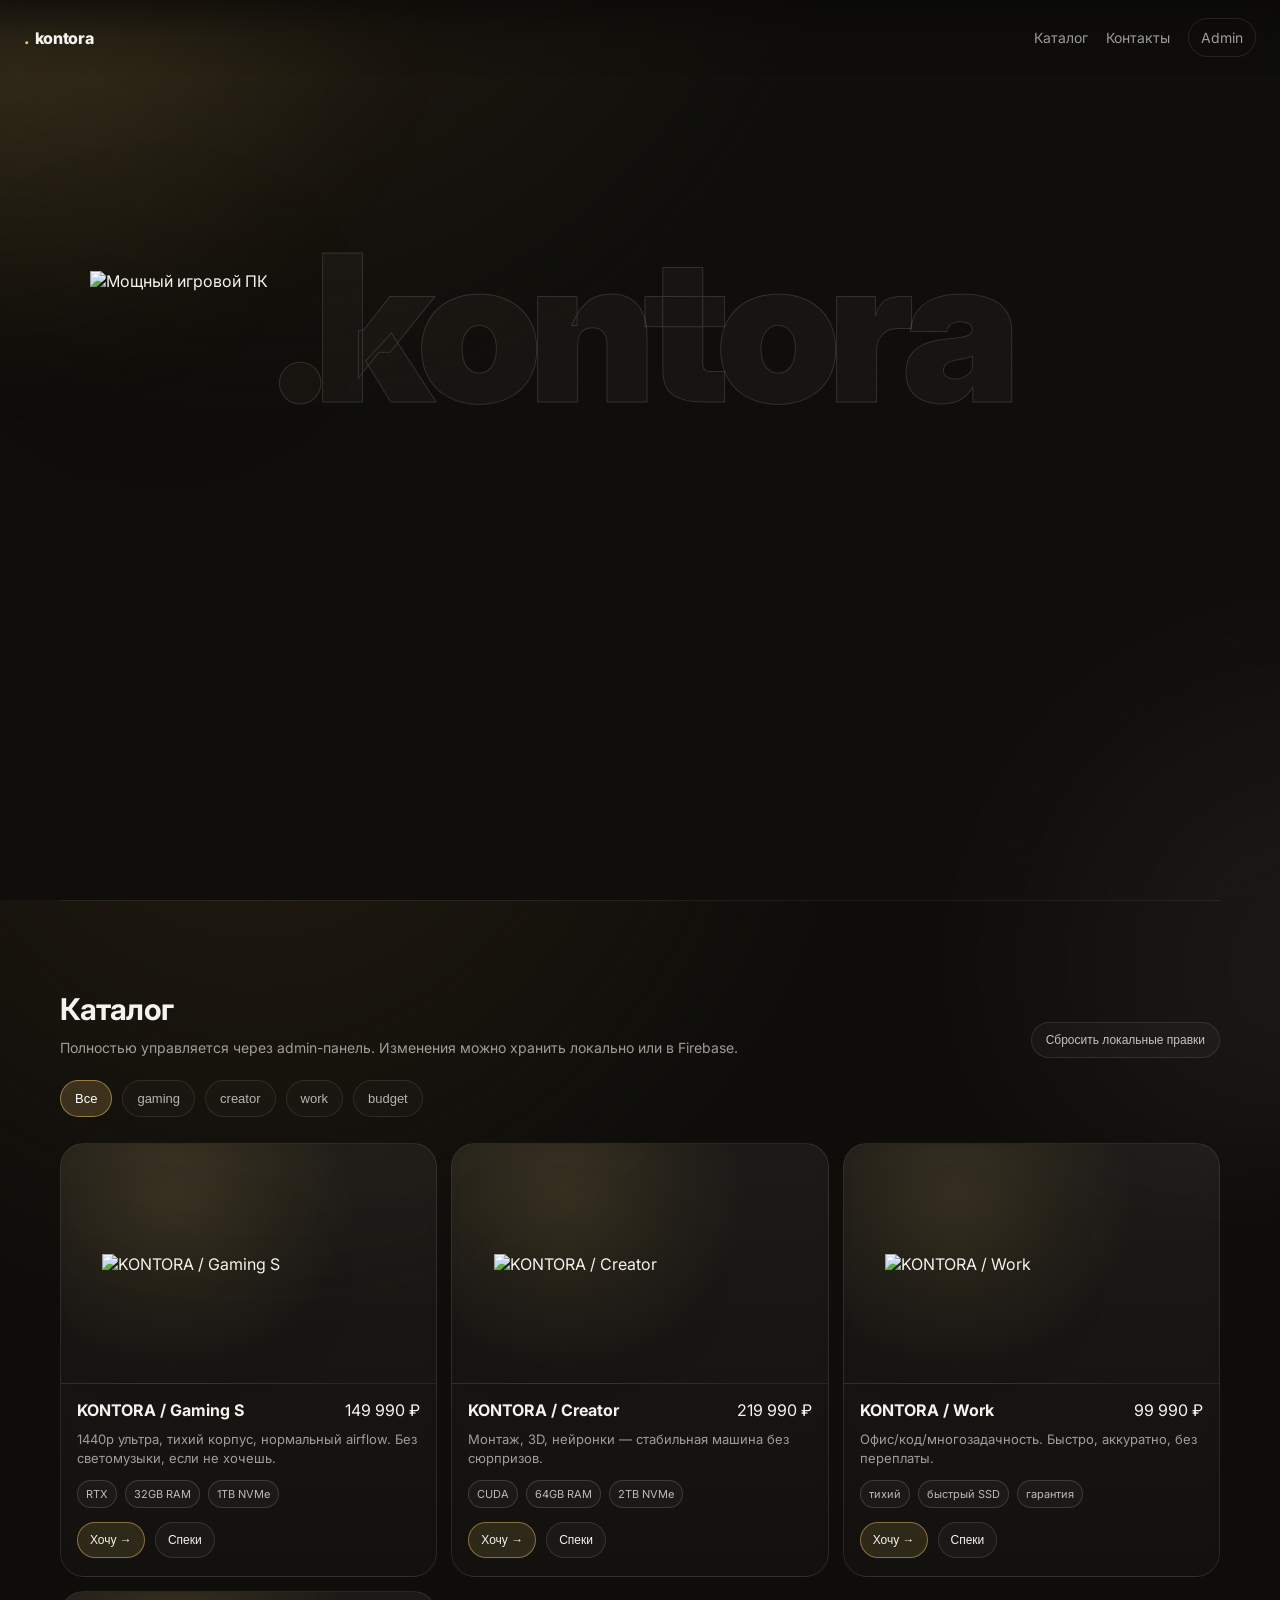
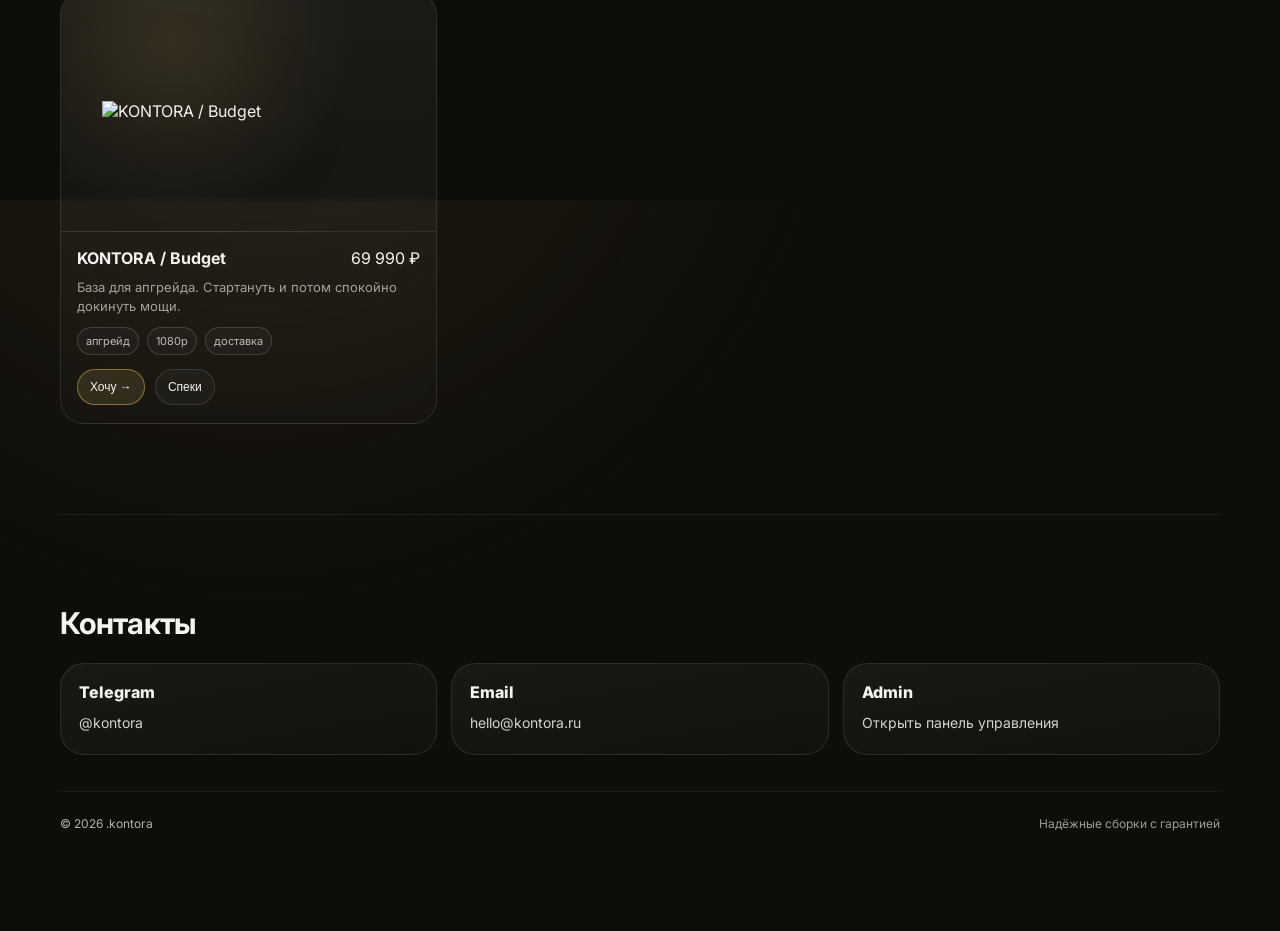
==== commit 33e72374: "Create premium hero and scroll animations for storefront" ====
--- a/index.html
+++ b/index.html
@@ -12,7 +12,12 @@
   <link rel="stylesheet" href="styles/desktop.css" media="(min-width: 901px)" />
   <link rel="stylesheet" href="styles/mobile.css" media="(max-width: 900px)" />
 </head>
-<body>
+<body class="is-loading">
+  <div class="intro" id="intro" aria-hidden="true">
+    <div class="intro__brand"><span class="brand__dot">.</span>kontora</div>
+    <div class="intro__line"></div>
+  </div>
+
   <div class="noise" aria-hidden="true"></div>
   <div class="glow glow--a" aria-hidden="true"></div>
   <div class="glow glow--b" aria-hidden="true"></div>
@@ -31,13 +36,13 @@
   <main>
     <section id="hero" class="hero">
       <div class="hero__grid">
-        <div class="hero__bgtype">.kontora</div>
+        <div class="hero__bgtype" data-animate="hero-bg">.kontora</div>
         <div class="hero__center">
           <img id="heroProduct" class="hero__product" src="https://i.postimg.cc/DfqdMBVk/27367CFA-6E85-469F-A438-A1EDC62D7600.png" alt="Мощный игровой ПК" draggable="false" />
           <div class="hero__text">
-            <h1 class="hero__title">Мощные ПК<br><span class="hero__accent">без компромиссов</span></h1>
-            <p class="hero__subtitle">Белые сборки. RGB. Тишина и производительность. Собираем так, как себе.</p>
-            <div class="hero__cta">
+            <h1 class="hero__title" data-animate="hero-title">Мощные ПК<br><span class="hero__accent">без компромиссов</span></h1>
+            <p class="hero__subtitle" data-animate="hero-subtitle">Белые сборки. RGB. Тишина и производительность. Собираем так, как себе.</p>
+            <div class="hero__cta" data-animate="hero-cta">
               <a class="btn btn--solid" href="#catalog">Каталог</a>
               <a class="btn btn--ghost" href="#contacts">Заказать сборку</a>
             </div>
@@ -46,7 +51,7 @@
       </div>
     </section>
 
-    <section id="catalog" class="section">
+    <section id="catalog" class="section reveal">
       <div class="section__head">
         <div>
           <h2 class="section__title">Каталог</h2>
@@ -59,14 +64,14 @@
       <div id="catalogGrid" class="grid"></div>
     </section>
 
-    <section id="contacts" class="section section--contacts">
+    <section id="contacts" class="section section--contacts reveal">
       <div class="section__head">
         <h2 class="section__title">Контакты</h2>
       </div>
       <div class="contacts">
-        <div class="contactCard"><div class="contactCard__title">Telegram</div><div class="contactCard__body">@kontora</div></div>
-        <div class="contactCard"><div class="contactCard__title">Email</div><div class="contactCard__body">hello@kontora.ru</div></div>
-        <div class="contactCard"><div class="contactCard__title">Admin</div><div class="contactCard__body"><a href="admin/">Открыть панель управления</a></div></div>
+        <div class="contactCard reveal"><div class="contactCard__title">Telegram</div><div class="contactCard__body">@kontora</div></div>
+        <div class="contactCard reveal"><div class="contactCard__title">Email</div><div class="contactCard__body">hello@kontora.ru</div></div>
+        <div class="contactCard reveal"><div class="contactCard__title">Admin</div><div class="contactCard__body"><a href="admin/">Открыть панель управления</a></div></div>
       </div>
       <footer class="footer">
         <span>© <span id="year"></span> .kontora</span>
--- a/styles/base.css
+++ b/styles/base.css
@@ -1,61 +1,115 @@
 :root{
-  --bg:#11100c;
+  --bg:#0e0d0a;
+  --bg-soft:#13110d;
   --fg:#f4f3ee;
   --muted:rgba(244,243,238,.62);
   --line:rgba(244,243,238,.10);
   --accent:#f3c969;
-  --shadow: 0 16px 60px rgba(0,0,0,.55);
-  --radius: 22px;
-  --max: 1160px;
-  --pad: 22px;
-  --ease: cubic-bezier(.2,.9,.2,1);
+  --accent-soft:rgba(243,201,105,.18);
+  --shadow:0 24px 80px rgba(0,0,0,.55);
+  --radius:24px;
+  --max:1160px;
+  --pad:22px;
+  --ease:cubic-bezier(.2,.9,.2,1);
 }
+
 *{box-sizing:border-box}
-html,body{height:100%}
-body{margin:0;font-family:Inter,system-ui,sans-serif;background:var(--bg);color:var(--fg);overflow-x:hidden}
+html,body{height:100%;scroll-behavior:smooth}
+body{margin:0;font-family:Inter,system-ui,sans-serif;background:radial-gradient(circle at 20% -20%, #221c11 0%, transparent 40%), var(--bg);color:var(--fg);overflow-x:hidden}
 a{color:inherit;text-decoration:none}
 img{max-width:100%;display:block}
-.noise{position:fixed;inset:0;pointer-events:none;opacity:.08;background-image:url("data:image/svg+xml,%3Csvg xmlns='http://www.w3.org/2000/svg' width='220' height='220'%3E%3Cfilter id='n'%3E%3CfeTurbulence type='fractalNoise' baseFrequency='.9' numOctaves='3' stitchTiles='stitch'/%3E%3C/filter%3E%3Crect width='220' height='220' filter='url(%23n)' opacity='.35'/%3E%3C/svg%3E");mix-blend-mode:overlay}
-.glow{position:fixed;width:56vmax;height:56vmax;border-radius:999px;filter:blur(60px);opacity:.24;pointer-events:none}
+
+.intro{position:fixed;inset:0;z-index:100;display:grid;place-items:center;background:linear-gradient(180deg,#0d0c09,#14110c);transition:opacity .65s var(--ease),visibility .65s var(--ease)}
+.intro__brand{font-size:clamp(32px,7vw,86px);font-weight:900;letter-spacing:-.05em;color:rgba(244,243,238,.96);transform:translateY(28px);opacity:0;transition:all .9s var(--ease)}
+.intro__line{position:absolute;bottom:18vh;width:min(540px,70vw);height:1px;background:linear-gradient(90deg,transparent, rgba(243,201,105,.9), transparent);transform:scaleX(.35);opacity:0;transition:all .8s var(--ease)}
+
+.is-ready .intro__brand{transform:translateY(0);opacity:1}
+.is-ready .intro__line{transform:scaleX(1);opacity:1}
+.is-ready:not(.is-loading) .intro{opacity:0;visibility:hidden;pointer-events:none}
+
+.noise{position:fixed;inset:0;pointer-events:none;opacity:.08;background-image:url("data:image/svg+xml,%3Csvg xmlns='http://www.w3.org/2000/svg' width='220' height='220'%3E%3Cfilter id='n'%3E%3CfeTurbulence type='fractalNoise' baseFrequency='.9' numOctaves='3' stitchTiles='stitch'/%3E%3C/filter%3E%3Crect width='220' height='220' filter='url(%23n)' opacity='.35'/%3E%3C/svg%3E");mix-blend-mode:overlay;z-index:1}
+.glow{position:fixed;width:56vmax;height:56vmax;border-radius:999px;filter:blur(70px);opacity:.3;pointer-events:none;z-index:0;animation:glowFloat 12s ease-in-out infinite alternate}
 .glow--a{left:-18vmax;top:-20vmax;background:radial-gradient(circle at 30% 30%, rgba(243,201,105,.55), transparent 60%)}
-.glow--b{right:-20vmax;bottom:-22vmax;background:radial-gradient(circle at 70% 70%, rgba(255,255,255,.20), transparent 60%)}
-.topbar{position:fixed;top:0;left:0;right:0;display:flex;align-items:center;justify-content:space-between;padding:18px calc(var(--pad) + 2px);z-index:50;background:linear-gradient(to bottom, rgba(17,16,12,.78), rgba(17,16,12,.35), rgba(17,16,12,0));backdrop-filter:blur(10px)}
-.brand{display:flex;align-items:baseline;gap:6px;font-weight:800}.brand__dot{color:var(--accent)}
+.glow--b{right:-20vmax;bottom:-22vmax;background:radial-gradient(circle at 70% 70%, rgba(255,255,255,.20), transparent 60%);animation-delay:1.8s}
+
+.topbar{position:fixed;top:0;left:0;right:0;display:flex;align-items:center;justify-content:space-between;padding:18px calc(var(--pad) + 2px);z-index:50;background:linear-gradient(to bottom, rgba(10,9,7,.72), rgba(10,9,7,.25), rgba(10,9,7,0));backdrop-filter:blur(10px);transition:padding .35s var(--ease), background .35s var(--ease), box-shadow .35s var(--ease)}
+.topbar--scrolled{padding:12px calc(var(--pad) + 2px);background:rgba(13,11,8,.65);box-shadow:0 8px 40px rgba(0,0,0,.45)}
+.brand{display:flex;align-items:baseline;gap:6px;font-weight:800;letter-spacing:-.02em}
+.brand__dot{color:var(--accent)}
 .nav{display:flex;align-items:center;gap:18px;font-size:14px;color:var(--muted)}
+.nav a{position:relative;transition:color .25s var(--ease)}
+.nav a::after{content:"";position:absolute;left:0;bottom:-4px;width:100%;height:1px;transform:scaleX(0);transform-origin:left;background:rgba(243,201,105,.9);transition:transform .35s var(--ease)}
+.nav a:hover{color:#fff}
+.nav a:hover::after{transform:scaleX(1)}
 .nav__ghost{padding:10px 12px;border:1px solid var(--line);border-radius:999px}
+
+main,.section,.hero__grid{position:relative;z-index:2}
 .hero{min-height:100vh;padding-top:92px}
 .hero__grid,.section{width:min(var(--max), calc(100% - var(--pad)*2));margin:0 auto;position:relative}
-.hero__bgtype{position:absolute;left:50%;top:16vh;transform:translateX(-50%);font-weight:900;letter-spacing:-0.06em;font-size:clamp(72px,16vw,220px);line-height:.9;color:rgba(244,243,238,.04);-webkit-text-stroke:1px rgba(244,243,238,.10);white-space:nowrap;user-select:none}
+.hero__bgtype{position:absolute;left:50%;top:16vh;transform:translate(-50%,12px);font-weight:900;letter-spacing:-.06em;font-size:clamp(72px,16vw,220px);line-height:.9;color:rgba(244,243,238,.03);-webkit-text-stroke:1px rgba(244,243,238,.14);white-space:nowrap;user-select:none;opacity:0;transition:opacity .9s var(--ease), transform 1.2s var(--ease)}
 .hero__center{display:grid;align-items:center;gap:34px;padding:8vh 0 10vh}
-.hero__product{width:min(520px,86%);margin:0 auto;filter:drop-shadow(0 28px 70px rgba(0,0,0,.65));will-change:transform}
-.hero__title{margin:0;font-size:clamp(34px,4.2vw,54px);line-height:1.02;letter-spacing:-0.04em}
+.hero__product{width:min(560px,90%);margin:0 auto;filter:drop-shadow(0 34px 90px rgba(0,0,0,.7));will-change:transform;opacity:0;transform:translateY(120px) scale(.9) rotate(-8deg);transition:transform 1.2s var(--ease), opacity .95s var(--ease)}
+.hero__text{opacity:0;transform:translateY(28px);transition:transform .95s var(--ease), opacity .85s var(--ease)}
+.hero__title{margin:0;font-size:clamp(34px,4.2vw,58px);line-height:1;letter-spacing:-.045em}
+.hero__subtitle{margin:14px 0 0;color:var(--muted);line-height:1.5;max-width:46ch}
 .hero__accent{color:var(--accent)}
-.hero__subtitle{margin:14px 0 0;color:var(--muted);line-height:1.5;max-width:46ch}
-.hero__cta{display:flex;gap:12px;margin-top:22px;flex-wrap:wrap}
-.btn,.mini,.chip,.card__btn{cursor:pointer;transition:all .2s var(--ease)}
-.btn{display:inline-flex;align-items:center;justify-content:center;padding:12px 16px;border-radius:999px;border:1px solid var(--line);font-size:14px;background:transparent;color:var(--fg)}
-.btn--solid{background:rgba(244,243,238,.12);border-color:rgba(244,243,238,.2)}
-.section{padding:86px 0;border-top:1px solid rgba(244,243,238,.06)}
+.hero__cta{display:flex;gap:12px;margin-top:22px;flex-wrap:wrap;opacity:0;transform:translateY(16px);transition:all .8s var(--ease)}
+
+.is-ready [data-animate="hero-bg"]{opacity:1;transform:translate(-50%,0)}
+.is-ready .hero__product{opacity:1;transform:translateY(0) scale(1) rotate(0deg)}
+.is-ready [data-animate="hero-title"],
+.is-ready [data-animate="hero-subtitle"]{opacity:1;transform:translateY(0)}
+.is-ready [data-animate="hero-cta"]{opacity:1;transform:translateY(0);transition-delay:.2s}
+
+.btn,.mini,.chip,.card__btn{cursor:pointer;transition:all .25s var(--ease)}
+.btn{display:inline-flex;align-items:center;justify-content:center;padding:12px 18px;border-radius:999px;border:1px solid var(--line);font-size:14px;background:transparent;color:var(--fg)}
+.btn--solid{background:linear-gradient(180deg, rgba(243,201,105,.34), rgba(243,201,105,.14));border-color:rgba(243,201,105,.5)}
+.btn--solid:hover{transform:translateY(-1px);box-shadow:0 8px 30px rgba(243,201,105,.22)}
+.btn--ghost:hover{border-color:rgba(255,255,255,.25);background:rgba(255,255,255,.05)}
+
+.section{padding:90px 0;border-top:1px solid rgba(244,243,238,.07)}
 .section__head{display:grid;gap:18px;align-items:end;margin-bottom:22px}
-.section__title{margin:0;font-size:28px}
+.section__title{margin:0;font-size:30px;letter-spacing:-.03em}
 .section__desc{margin:10px 0 0;color:var(--muted);font-size:14px;line-height:1.5}
 .section__actions{display:flex;gap:10px;justify-content:flex-end;align-items:center}
-.mini{font-size:12px;color:rgba(244,243,238,.75);background:rgba(244,243,238,.03);border:1px solid var(--line);padding:9px 12px;border-radius:999px}
+.mini{font-size:12px;color:rgba(244,243,238,.78);background:rgba(244,243,238,.03);border:1px solid var(--line);padding:10px 14px;border-radius:999px}
+.mini:hover{border-color:rgba(243,201,105,.42);background:rgba(243,201,105,.1)}
+
 .filters{display:flex;gap:10px;flex-wrap:wrap;margin:22px 0 26px}
-.chip{padding:10px 12px;border-radius:999px;border:1px solid var(--line);background:rgba(244,243,238,.02);color:rgba(244,243,238,.72);font-size:13px}
-.chip.is-active{background:rgba(243,201,105,.10);border-color:rgba(243,201,105,.34);color:var(--fg)}
-.grid{display:grid;grid-template-columns:repeat(12, 1fr);gap:14px}
-.card{position:relative;border-radius:var(--radius);border:1px solid rgba(244,243,238,.10);background:linear-gradient(180deg, rgba(244,243,238,.05), rgba(244,243,238,.02));overflow:hidden}
-.card__media{height:220px;background:radial-gradient(circle at 30% 20%, rgba(243,201,105,.10), transparent 55%);border-bottom:1px solid rgba(244,243,238,.08);display:flex;align-items:center;justify-content:center}
-.card__img{width:78%;max-height:200px;object-fit:contain;filter:drop-shadow(0 18px 44px rgba(0,0,0,.55))}
-.card__body{padding:16px 16px 18px}.card__top{display:flex;justify-content:space-between;gap:12px}.card__name{margin:0;font-size:16px}.card__desc{margin:10px 0 0;color:var(--muted);font-size:13px;line-height:1.45;min-height:2.9em}
+.chip{padding:10px 14px;border-radius:999px;border:1px solid var(--line);background:rgba(244,243,238,.02);color:rgba(244,243,238,.72);font-size:13px}
+.chip:hover{transform:translateY(-1px);border-color:rgba(244,243,238,.24)}
+.chip.is-active{background:var(--accent-soft);border-color:rgba(243,201,105,.5);color:#fff}
+
+.grid{display:grid;grid-template-columns:repeat(12,1fr);gap:14px}
+.card{position:relative;border-radius:var(--radius);border:1px solid rgba(244,243,238,.10);background:linear-gradient(180deg, rgba(244,243,238,.06), rgba(244,243,238,.02));overflow:hidden;backdrop-filter:blur(4px)}
+.card::before{content:"";position:absolute;inset:-40%;background:radial-gradient(circle at 20% 20%, rgba(255,255,255,.22), transparent 40%);opacity:0;transform:translateX(-18%);transition:opacity .35s var(--ease),transform .55s var(--ease);pointer-events:none}
+.card:hover::before{opacity:.16;transform:translateX(8%)}
+.card__media{height:240px;background:radial-gradient(circle at 30% 20%, rgba(243,201,105,.13), transparent 55%);border-bottom:1px solid rgba(244,243,238,.08);display:flex;align-items:center;justify-content:center}
+.card__img{width:78%;max-height:220px;object-fit:contain;filter:drop-shadow(0 20px 54px rgba(0,0,0,.55));transition:transform .5s var(--ease)}
+.card__body{padding:16px 16px 18px}
+.card__top{display:flex;justify-content:space-between;gap:12px}
+.card__name{margin:0;font-size:16px}
+.card__desc{margin:10px 0 0;color:var(--muted);font-size:13px;line-height:1.45;min-height:2.9em}
 .card__tags{display:flex;gap:8px;flex-wrap:wrap;margin-top:12px}
-.tag{font-size:11px;color:rgba(244,243,238,.68);border:1px solid rgba(244,243,238,.12);border-radius:999px;padding:6px 8px;background:rgba(244,243,238,.02)}
+.tag{font-size:11px;color:rgba(244,243,238,.74);border:1px solid rgba(244,243,238,.15);border-radius:999px;padding:6px 8px;background:rgba(244,243,238,.03)}
 .card__cta{margin-top:14px;display:flex;gap:10px;flex-wrap:wrap}
 .card__btn{font-size:12px;padding:10px 12px;border-radius:999px;border:1px solid rgba(244,243,238,.12);background:rgba(244,243,238,.03);color:var(--fg)}
-.card__btn--accent{border-color:rgba(243,201,105,.32);background:rgba(243,201,105,.10)}
-.contacts{display:grid;grid-template-columns:repeat(12, 1fr);gap:14px;margin-top:20px}
-.contactCard{border-radius:var(--radius);border:1px solid rgba(244,243,238,.10);background:rgba(244,243,238,.03);padding:18px 18px 20px}
-.contactCard__title{font-weight:800}.contactCard__body{margin-top:10px;color:rgba(244,243,238,.86);font-size:14px;line-height:1.55}
+.card__btn:hover{transform:translateY(-1px);border-color:rgba(244,243,238,.24)}
+.card__btn--accent{border-color:rgba(243,201,105,.45);background:rgba(243,201,105,.12)}
+
+.contacts{display:grid;grid-template-columns:repeat(12,1fr);gap:14px;margin-top:20px}
+.contactCard{border-radius:var(--radius);border:1px solid rgba(244,243,238,.10);background:linear-gradient(170deg, rgba(244,243,238,.05), rgba(244,243,238,.02));padding:18px 18px 20px}
+.contactCard__title{font-weight:800}
+.contactCard__body{margin-top:10px;color:rgba(244,243,238,.86);font-size:14px;line-height:1.55}
 .footer{display:flex;justify-content:space-between;gap:14px;padding:24px 0 10px;margin-top:36px;border-top:1px solid rgba(244,243,238,.06);color:rgba(244,243,238,.72);font-size:12px}
 .muted{color:var(--muted)}
+
+.reveal{opacity:0;transform:translateY(34px) scale(.98);transition:opacity .85s var(--ease), transform .85s var(--ease);transition-delay:var(--delay, 0ms)}
+.reveal.is-visible{opacity:1;transform:translateY(0) scale(1)}
+
+@keyframes glowFloat{0%{transform:translate3d(0,0,0)}100%{transform:translate3d(0,-26px,0)}}
+
+@media (prefers-reduced-motion: reduce){
+  *,*::before,*::after{animation:none!important;transition:none!important;scroll-behavior:auto!important}
+  .reveal{opacity:1;transform:none}
+}
--- a/styles/desktop.css
+++ b/styles/desktop.css
@@ -1,6 +1,6 @@
-.hero__center{grid-template-columns:1.05fr .95fr}
+.hero__center{grid-template-columns:1.06fr .94fr}
 .section__head{grid-template-columns:1fr auto}
-.card{grid-column:span 4}
+.card{grid-column:span 4;transition:transform .4s var(--ease),border-color .35s var(--ease),box-shadow .4s var(--ease)}
 .contactCard{grid-column:span 4}
-.card:hover{transform:translateY(-6px);border-color:rgba(244,243,238,.20);box-shadow:var(--shadow)}
-.card:hover .card__img{transform:scale(1.06)}
+.card:hover{transform:translateY(-8px);border-color:rgba(244,243,238,.24);box-shadow:var(--shadow)}
+.card:hover .card__img{transform:scale(1.08) translateY(-4px)}
--- a/styles/mobile.css
+++ b/styles/mobile.css
@@ -1,14 +1,18 @@
 :root{--pad:16px;--radius:18px}
 .topbar{padding:14px var(--pad)}
+.topbar--scrolled{padding:10px var(--pad)}
 .nav{gap:10px;font-size:13px}
 .nav__ghost{display:none}
 .hero{min-height:auto;padding-top:76px}
-.hero__bgtype{top:8vh;font-size:clamp(56px, 24vw, 120px)}
+.hero__bgtype{top:8vh;font-size:clamp(56px,24vw,120px)}
 .hero__center{grid-template-columns:1fr;padding:5vh 0 6vh;gap:22px}
-.hero__title{font-size:clamp(30px, 9vw, 42px)}
+.hero__title{font-size:clamp(30px,9vw,42px)}
+.hero__subtitle{font-size:14px}
+.hero__product{width:min(500px,92%)}
 .section{padding:62px 0}
 .section__head{grid-template-columns:1fr}
 .section__actions{justify-content:flex-start;flex-wrap:wrap}
 .card,.contactCard{grid-column:span 12}
 .card__media{height:200px}
 .footer{flex-direction:column;gap:8px}
+.intro__line{bottom:22vh}
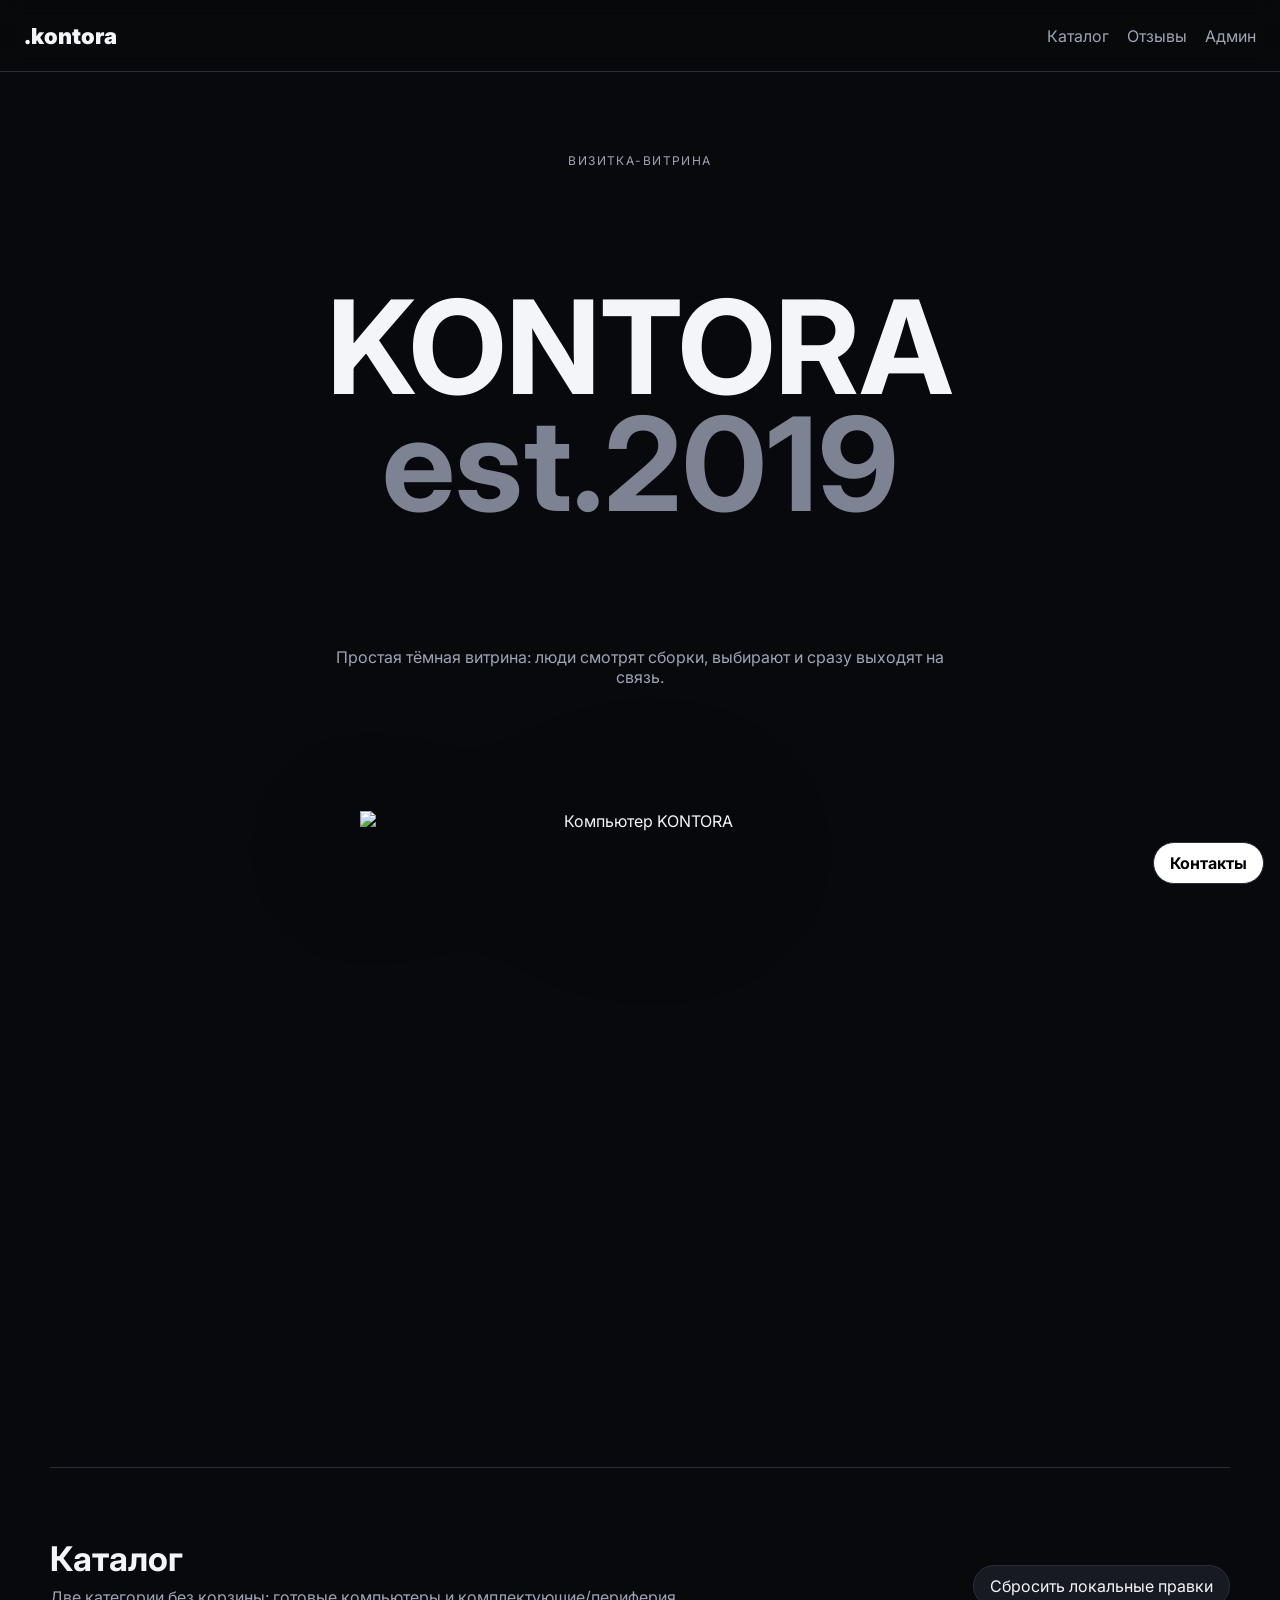
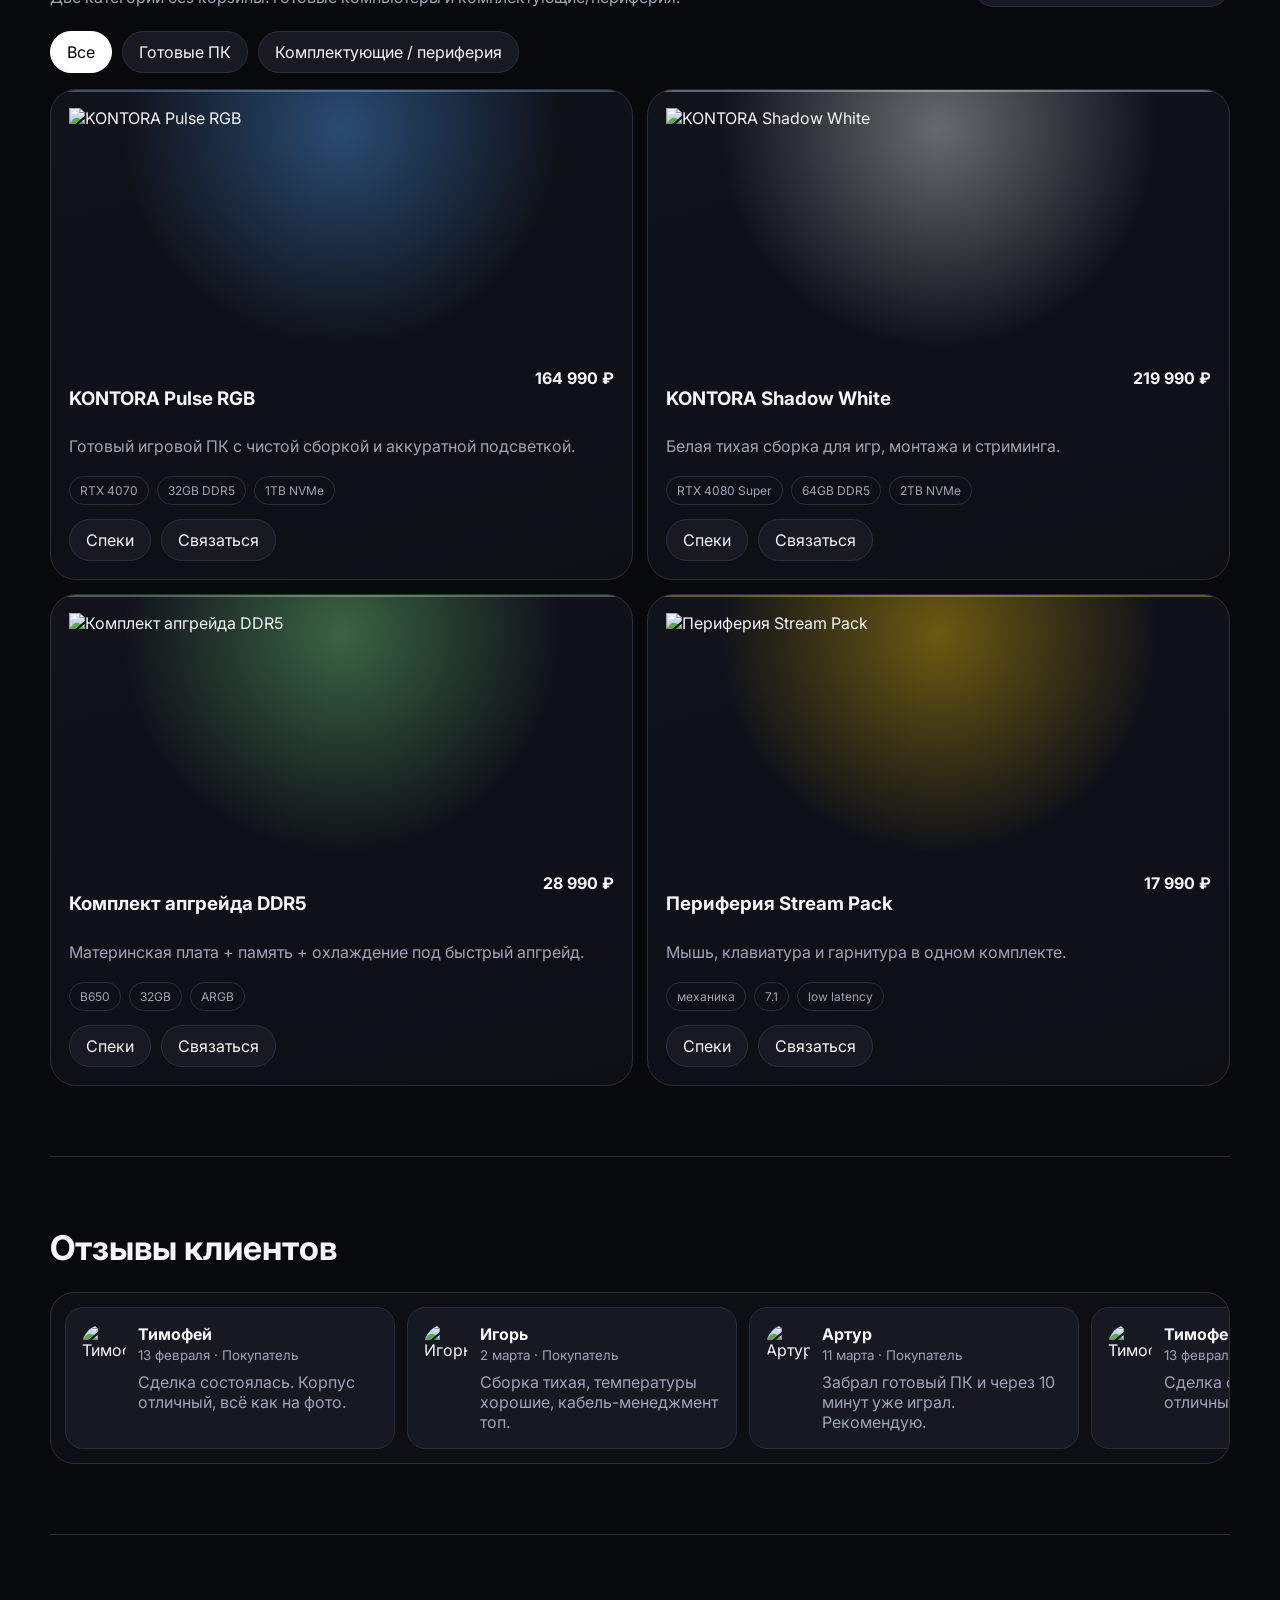
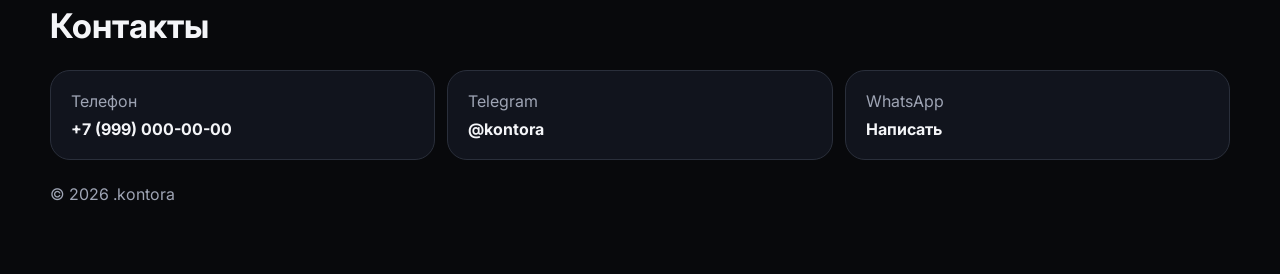
==== commit 5c286dfb: "Redesign site into dark showcase and rebuild admin editor" ====
--- a/index.html
+++ b/index.html
@@ -2,83 +2,74 @@
 <html lang="ru">
 <head>
   <meta charset="utf-8" />
-  <meta name="viewport" content="width=device-width,initial-scale=1" />
-  <title>.kontora — ПК на заказ</title>
-  <meta name="description" content="Продажа и сборка мощных ПК. Готовые конфиги и кастомные сборки.">
+  <meta name="viewport" content="width=device-width,initial-scale=1,maximum-scale=3,viewport-fit=cover,user-scalable=yes" />
+  <meta name="theme-color" content="#08090c" />
+  <title>.kontora — визитка-витрина ПК</title>
+  <meta name="description" content="Тёмная витрина: готовые компьютеры и комплектующие. Быстрый выход на контакты и удобное управление каталогом." />
+  <link rel="manifest" href="/site.webmanifest" />
   <link rel="preconnect" href="https://fonts.googleapis.com">
   <link rel="preconnect" href="https://fonts.gstatic.com" crossorigin>
-  <link href="https://fonts.googleapis.com/css2?family=Inter:wght@300;400;600;800;900&display=swap" rel="stylesheet">
+  <link href="https://fonts.googleapis.com/css2?family=Inter:wght@400;500;700;800;900&display=swap" rel="stylesheet">
   <link rel="stylesheet" href="styles/base.css" />
   <link rel="stylesheet" href="styles/desktop.css" media="(min-width: 901px)" />
   <link rel="stylesheet" href="styles/mobile.css" media="(max-width: 900px)" />
 </head>
-<body class="is-loading">
-  <div class="intro" id="intro" aria-hidden="true">
-    <div class="intro__brand"><span class="brand__dot">.</span>kontora</div>
-    <div class="intro__line"></div>
-  </div>
-
-  <div class="noise" aria-hidden="true"></div>
-  <div class="glow glow--a" aria-hidden="true"></div>
-  <div class="glow glow--b" aria-hidden="true"></div>
-
+<body>
   <header class="topbar">
-    <a class="brand" href="#hero">
-      <span class="brand__dot">.</span><span class="brand__name">kontora</span>
-    </a>
+    <a class="brand" href="#hero"><span class="brand__dot">.</span>kontora</a>
     <nav class="nav">
       <a href="#catalog">Каталог</a>
-      <a href="#contacts">Контакты</a>
-      <a class="nav__ghost" href="admin/">Admin</a>
+      <a href="#reviews">Отзывы</a>
+      <a href="admin/">Админ</a>
     </nav>
   </header>
 
+  <a class="contact-fab" href="#contacts">Контакты</a>
+
   <main>
     <section id="hero" class="hero">
-      <div class="hero__grid">
-        <div class="hero__bgtype" data-animate="hero-bg">.kontora</div>
-        <div class="hero__center">
-          <img id="heroProduct" class="hero__product" src="https://i.postimg.cc/DfqdMBVk/27367CFA-6E85-469F-A438-A1EDC62D7600.png" alt="Мощный игровой ПК" draggable="false" />
-          <div class="hero__text">
-            <h1 class="hero__title" data-animate="hero-title">Мощные ПК<br><span class="hero__accent">без компромиссов</span></h1>
-            <p class="hero__subtitle" data-animate="hero-subtitle">Белые сборки. RGB. Тишина и производительность. Собираем так, как себе.</p>
-            <div class="hero__cta" data-animate="hero-cta">
-              <a class="btn btn--solid" href="#catalog">Каталог</a>
-              <a class="btn btn--ghost" href="#contacts">Заказать сборку</a>
-            </div>
-          </div>
-        </div>
+      <div class="hero__sticky">
+        <p class="hero__kicker">Визитка-витрина</p>
+        <h1><span class="hero__line">KONTORA</span><span class="hero__line hero__line--muted">est.2019</span></h1>
+        <p class="hero__lead">Простая тёмная витрина: люди смотрят сборки, выбирают и сразу выходят на связь.</p>
+        <img id="heroPc" class="hero__pc" src="https://i.postimg.cc/DfqdMBVk/27367CFA-6E85-469F-A438-A1EDC62D7600.png" alt="Компьютер KONTORA" draggable="false" />
       </div>
     </section>
 
-    <section id="catalog" class="section reveal">
+    <section id="catalog" class="section">
       <div class="section__head">
         <div>
-          <h2 class="section__title">Каталог</h2>
-          <p class="section__desc">Полностью управляется через admin-панель. Изменения можно хранить локально или в Firebase.</p>
+          <h2>Каталог</h2>
+          <p>Две категории без корзины: готовые компьютеры и комплектующие/периферия.</p>
         </div>
-        <div class="section__actions"><button id="resetCatalog" class="mini" type="button">Сбросить локальные правки</button></div>
+        <button id="resetCatalog" class="mini" type="button">Сбросить локальные правки</button>
       </div>
-
-      <div class="filters" id="filters"></div>
+      <div id="filters" class="filters"></div>
       <div id="catalogGrid" class="grid"></div>
     </section>
 
-    <section id="contacts" class="section section--contacts reveal">
-      <div class="section__head">
-        <h2 class="section__title">Контакты</h2>
+    <section id="reviews" class="section">
+      <div class="section__head"><h2>Отзывы клиентов</h2></div>
+      <div class="reviews-marquee">
+        <div class="reviews-track" id="reviewsTrack"></div>
       </div>
-      <div class="contacts">
-        <div class="contactCard reveal"><div class="contactCard__title">Telegram</div><div class="contactCard__body">@kontora</div></div>
-        <div class="contactCard reveal"><div class="contactCard__title">Email</div><div class="contactCard__body">hello@kontora.ru</div></div>
-        <div class="contactCard reveal"><div class="contactCard__title">Admin</div><div class="contactCard__body"><a href="admin/">Открыть панель управления</a></div></div>
+    </section>
+
+    <section id="contacts" class="section">
+      <div class="section__head"><h2>Контакты</h2></div>
+      <div class="contacts-grid">
+        <a class="contact-card" href="tel:+79990000000"><span>Телефон</span><b>+7 (999) 000-00-00</b></a>
+        <a class="contact-card" href="https://t.me/kontora" target="_blank" rel="noreferrer"><span>Telegram</span><b>@kontora</b></a>
+        <a class="contact-card" href="https://wa.me/79990000000" target="_blank" rel="noreferrer"><span>WhatsApp</span><b>Написать</b></a>
       </div>
-      <footer class="footer">
-        <span>© <span id="year"></span> .kontora</span>
-        <span class="muted">Надёжные сборки с гарантией</span>
-      </footer>
+      <footer>© <span id="year"></span> .kontora</footer>
     </section>
   </main>
+
+  <dialog id="detailsModal" class="modal">
+    <button id="closeModal" class="modal__close" type="button">✕</button>
+    <div id="modalContent"></div>
+  </dialog>
 
   <script defer src="https://www.gstatic.com/firebasejs/10.12.4/firebase-app-compat.js"></script>
   <script defer src="https://www.gstatic.com/firebasejs/10.12.4/firebase-firestore-compat.js"></script>
--- a/styles/base.css
+++ b/styles/base.css
@@ -1,115 +1,41 @@
 :root{
-  --bg:#0e0d0a;
-  --bg-soft:#13110d;
-  --fg:#f4f3ee;
-  --muted:rgba(244,243,238,.62);
-  --line:rgba(244,243,238,.10);
-  --accent:#f3c969;
-  --accent-soft:rgba(243,201,105,.18);
-  --shadow:0 24px 80px rgba(0,0,0,.55);
-  --radius:24px;
-  --max:1160px;
-  --pad:22px;
-  --ease:cubic-bezier(.2,.9,.2,1);
+  --bg:#08090c;
+  --panel:#11131a;
+  --text:#f4f5f8;
+  --muted:#9ea4b4;
+  --line:#2a2f3b;
+  --accent:#ffffff;
+  --dynamic-accent:#ffffff;
+  --max:1180px;
 }
-
-*{box-sizing:border-box}
-html,body{height:100%;scroll-behavior:smooth}
-body{margin:0;font-family:Inter,system-ui,sans-serif;background:radial-gradient(circle at 20% -20%, #221c11 0%, transparent 40%), var(--bg);color:var(--fg);overflow-x:hidden}
-a{color:inherit;text-decoration:none}
-img{max-width:100%;display:block}
-
-.intro{position:fixed;inset:0;z-index:100;display:grid;place-items:center;background:linear-gradient(180deg,#0d0c09,#14110c);transition:opacity .65s var(--ease),visibility .65s var(--ease)}
-.intro__brand{font-size:clamp(32px,7vw,86px);font-weight:900;letter-spacing:-.05em;color:rgba(244,243,238,.96);transform:translateY(28px);opacity:0;transition:all .9s var(--ease)}
-.intro__line{position:absolute;bottom:18vh;width:min(540px,70vw);height:1px;background:linear-gradient(90deg,transparent, rgba(243,201,105,.9), transparent);transform:scaleX(.35);opacity:0;transition:all .8s var(--ease)}
-
-.is-ready .intro__brand{transform:translateY(0);opacity:1}
-.is-ready .intro__line{transform:scaleX(1);opacity:1}
-.is-ready:not(.is-loading) .intro{opacity:0;visibility:hidden;pointer-events:none}
-
-.noise{position:fixed;inset:0;pointer-events:none;opacity:.08;background-image:url("data:image/svg+xml,%3Csvg xmlns='http://www.w3.org/2000/svg' width='220' height='220'%3E%3Cfilter id='n'%3E%3CfeTurbulence type='fractalNoise' baseFrequency='.9' numOctaves='3' stitchTiles='stitch'/%3E%3C/filter%3E%3Crect width='220' height='220' filter='url(%23n)' opacity='.35'/%3E%3C/svg%3E");mix-blend-mode:overlay;z-index:1}
-.glow{position:fixed;width:56vmax;height:56vmax;border-radius:999px;filter:blur(70px);opacity:.3;pointer-events:none;z-index:0;animation:glowFloat 12s ease-in-out infinite alternate}
-.glow--a{left:-18vmax;top:-20vmax;background:radial-gradient(circle at 30% 30%, rgba(243,201,105,.55), transparent 60%)}
-.glow--b{right:-20vmax;bottom:-22vmax;background:radial-gradient(circle at 70% 70%, rgba(255,255,255,.20), transparent 60%);animation-delay:1.8s}
-
-.topbar{position:fixed;top:0;left:0;right:0;display:flex;align-items:center;justify-content:space-between;padding:18px calc(var(--pad) + 2px);z-index:50;background:linear-gradient(to bottom, rgba(10,9,7,.72), rgba(10,9,7,.25), rgba(10,9,7,0));backdrop-filter:blur(10px);transition:padding .35s var(--ease), background .35s var(--ease), box-shadow .35s var(--ease)}
-.topbar--scrolled{padding:12px calc(var(--pad) + 2px);background:rgba(13,11,8,.65);box-shadow:0 8px 40px rgba(0,0,0,.45)}
-.brand{display:flex;align-items:baseline;gap:6px;font-weight:800;letter-spacing:-.02em}
-.brand__dot{color:var(--accent)}
-.nav{display:flex;align-items:center;gap:18px;font-size:14px;color:var(--muted)}
-.nav a{position:relative;transition:color .25s var(--ease)}
-.nav a::after{content:"";position:absolute;left:0;bottom:-4px;width:100%;height:1px;transform:scaleX(0);transform-origin:left;background:rgba(243,201,105,.9);transition:transform .35s var(--ease)}
-.nav a:hover{color:#fff}
-.nav a:hover::after{transform:scaleX(1)}
-.nav__ghost{padding:10px 12px;border:1px solid var(--line);border-radius:999px}
-
-main,.section,.hero__grid{position:relative;z-index:2}
-.hero{min-height:100vh;padding-top:92px}
-.hero__grid,.section{width:min(var(--max), calc(100% - var(--pad)*2));margin:0 auto;position:relative}
-.hero__bgtype{position:absolute;left:50%;top:16vh;transform:translate(-50%,12px);font-weight:900;letter-spacing:-.06em;font-size:clamp(72px,16vw,220px);line-height:.9;color:rgba(244,243,238,.03);-webkit-text-stroke:1px rgba(244,243,238,.14);white-space:nowrap;user-select:none;opacity:0;transition:opacity .9s var(--ease), transform 1.2s var(--ease)}
-.hero__center{display:grid;align-items:center;gap:34px;padding:8vh 0 10vh}
-.hero__product{width:min(560px,90%);margin:0 auto;filter:drop-shadow(0 34px 90px rgba(0,0,0,.7));will-change:transform;opacity:0;transform:translateY(120px) scale(.9) rotate(-8deg);transition:transform 1.2s var(--ease), opacity .95s var(--ease)}
-.hero__text{opacity:0;transform:translateY(28px);transition:transform .95s var(--ease), opacity .85s var(--ease)}
-.hero__title{margin:0;font-size:clamp(34px,4.2vw,58px);line-height:1;letter-spacing:-.045em}
-.hero__subtitle{margin:14px 0 0;color:var(--muted);line-height:1.5;max-width:46ch}
-.hero__accent{color:var(--accent)}
-.hero__cta{display:flex;gap:12px;margin-top:22px;flex-wrap:wrap;opacity:0;transform:translateY(16px);transition:all .8s var(--ease)}
-
-.is-ready [data-animate="hero-bg"]{opacity:1;transform:translate(-50%,0)}
-.is-ready .hero__product{opacity:1;transform:translateY(0) scale(1) rotate(0deg)}
-.is-ready [data-animate="hero-title"],
-.is-ready [data-animate="hero-subtitle"]{opacity:1;transform:translateY(0)}
-.is-ready [data-animate="hero-cta"]{opacity:1;transform:translateY(0);transition-delay:.2s}
-
-.btn,.mini,.chip,.card__btn{cursor:pointer;transition:all .25s var(--ease)}
-.btn{display:inline-flex;align-items:center;justify-content:center;padding:12px 18px;border-radius:999px;border:1px solid var(--line);font-size:14px;background:transparent;color:var(--fg)}
-.btn--solid{background:linear-gradient(180deg, rgba(243,201,105,.34), rgba(243,201,105,.14));border-color:rgba(243,201,105,.5)}
-.btn--solid:hover{transform:translateY(-1px);box-shadow:0 8px 30px rgba(243,201,105,.22)}
-.btn--ghost:hover{border-color:rgba(255,255,255,.25);background:rgba(255,255,255,.05)}
-
-.section{padding:90px 0;border-top:1px solid rgba(244,243,238,.07)}
-.section__head{display:grid;gap:18px;align-items:end;margin-bottom:22px}
-.section__title{margin:0;font-size:30px;letter-spacing:-.03em}
-.section__desc{margin:10px 0 0;color:var(--muted);font-size:14px;line-height:1.5}
-.section__actions{display:flex;gap:10px;justify-content:flex-end;align-items:center}
-.mini{font-size:12px;color:rgba(244,243,238,.78);background:rgba(244,243,238,.03);border:1px solid var(--line);padding:10px 14px;border-radius:999px}
-.mini:hover{border-color:rgba(243,201,105,.42);background:rgba(243,201,105,.1)}
-
-.filters{display:flex;gap:10px;flex-wrap:wrap;margin:22px 0 26px}
-.chip{padding:10px 14px;border-radius:999px;border:1px solid var(--line);background:rgba(244,243,238,.02);color:rgba(244,243,238,.72);font-size:13px}
-.chip:hover{transform:translateY(-1px);border-color:rgba(244,243,238,.24)}
-.chip.is-active{background:var(--accent-soft);border-color:rgba(243,201,105,.5);color:#fff}
-
+*{box-sizing:border-box} html,body{margin:0;padding:0;font-family:Inter,system-ui,sans-serif;background:var(--bg);color:var(--text);scroll-behavior:smooth}
+a{text-decoration:none;color:inherit} img{display:block;max-width:100%}
+.topbar{position:fixed;inset:0 0 auto 0;height:72px;background:rgba(8,9,12,.78);backdrop-filter:blur(10px);border-bottom:1px solid var(--line);display:flex;align-items:center;justify-content:space-between;padding:0 24px;z-index:40}
+.brand{font-weight:900;font-size:22px}.brand__dot{color:#fff}.nav{display:flex;gap:18px;color:var(--muted)}
+main{padding-top:72px}
+.hero{height:155vh;position:relative}.hero__sticky{position:sticky;top:72px;height:calc(100vh - 72px);display:grid;place-items:center;text-align:center;gap:10px;padding:20px}
+.hero__kicker{color:var(--muted);text-transform:uppercase;letter-spacing:.12em;font-size:12px}.hero h1{margin:0;font-size:clamp(48px,11vw,130px);line-height:.9}
+.hero__line{display:block}.hero__line--muted{color:#7d8392}.hero__lead{max-width:620px;color:var(--muted)}
+.hero__pc{width:min(560px,75vw);filter:drop-shadow(0 30px 80px rgba(0,0,0,.7));transition:transform .15s linear,opacity .2s linear}
+.section{width:min(var(--max),calc(100% - 34px));margin:0 auto;padding:70px 0;border-top:1px solid var(--line)}
+.section__head{display:flex;justify-content:space-between;align-items:end;gap:14px;margin-bottom:24px}.section h2{margin:0;font-size:34px}.section p{margin:8px 0 0;color:var(--muted)}
+.mini,.chip,.card__actions button,.card__actions a,.contact-fab{border:1px solid var(--line);background:#171a22;color:var(--text);border-radius:999px;padding:10px 16px;font:inherit;cursor:pointer}
+.filters{display:flex;gap:10px;flex-wrap:wrap;margin-bottom:16px}.chip.is-active{border-color:#fff;background:#fff;color:#000}
 .grid{display:grid;grid-template-columns:repeat(12,1fr);gap:14px}
-.card{position:relative;border-radius:var(--radius);border:1px solid rgba(244,243,238,.10);background:linear-gradient(180deg, rgba(244,243,238,.06), rgba(244,243,238,.02));overflow:hidden;backdrop-filter:blur(4px)}
-.card::before{content:"";position:absolute;inset:-40%;background:radial-gradient(circle at 20% 20%, rgba(255,255,255,.22), transparent 40%);opacity:0;transform:translateX(-18%);transition:opacity .35s var(--ease),transform .55s var(--ease);pointer-events:none}
-.card:hover::before{opacity:.16;transform:translateX(8%)}
-.card__media{height:240px;background:radial-gradient(circle at 30% 20%, rgba(243,201,105,.13), transparent 55%);border-bottom:1px solid rgba(244,243,238,.08);display:flex;align-items:center;justify-content:center}
-.card__img{width:78%;max-height:220px;object-fit:contain;filter:drop-shadow(0 20px 54px rgba(0,0,0,.55));transition:transform .5s var(--ease)}
-.card__body{padding:16px 16px 18px}
-.card__top{display:flex;justify-content:space-between;gap:12px}
-.card__name{margin:0;font-size:16px}
-.card__desc{margin:10px 0 0;color:var(--muted);font-size:13px;line-height:1.45;min-height:2.9em}
-.card__tags{display:flex;gap:8px;flex-wrap:wrap;margin-top:12px}
-.tag{font-size:11px;color:rgba(244,243,238,.74);border:1px solid rgba(244,243,238,.15);border-radius:999px;padding:6px 8px;background:rgba(244,243,238,.03)}
-.card__cta{margin-top:14px;display:flex;gap:10px;flex-wrap:wrap}
-.card__btn{font-size:12px;padding:10px 12px;border-radius:999px;border:1px solid rgba(244,243,238,.12);background:rgba(244,243,238,.03);color:var(--fg)}
-.card__btn:hover{transform:translateY(-1px);border-color:rgba(244,243,238,.24)}
-.card__btn--accent{border-color:rgba(243,201,105,.45);background:rgba(243,201,105,.12)}
-
-.contacts{display:grid;grid-template-columns:repeat(12,1fr);gap:14px;margin-top:20px}
-.contactCard{border-radius:var(--radius);border:1px solid rgba(244,243,238,.10);background:linear-gradient(170deg, rgba(244,243,238,.05), rgba(244,243,238,.02));padding:18px 18px 20px}
-.contactCard__title{font-weight:800}
-.contactCard__body{margin-top:10px;color:rgba(244,243,238,.86);font-size:14px;line-height:1.55}
-.footer{display:flex;justify-content:space-between;gap:14px;padding:24px 0 10px;margin-top:36px;border-top:1px solid rgba(244,243,238,.06);color:rgba(244,243,238,.72);font-size:12px}
-.muted{color:var(--muted)}
-
-.reveal{opacity:0;transform:translateY(34px) scale(.98);transition:opacity .85s var(--ease), transform .85s var(--ease);transition-delay:var(--delay, 0ms)}
-.reveal.is-visible{opacity:1;transform:translateY(0) scale(1)}
-
-@keyframes glowFloat{0%{transform:translate3d(0,0,0)}100%{transform:translate3d(0,-26px,0)}}
-
-@media (prefers-reduced-motion: reduce){
-  *,*::before,*::after{animation:none!important;transition:none!important;scroll-behavior:auto!important}
-  .reveal{opacity:1;transform:none}
-}
+.card{grid-column:span 6;background:linear-gradient(165deg,#11131b,#0d0f15);border:1px solid var(--line);border-radius:26px;overflow:hidden;position:relative}
+.card::after{content:"";position:absolute;inset:0;border-top:2px solid color-mix(in srgb, var(--accent) 68%, #ffffff 32%);opacity:.35}
+.card__img{height:260px;width:100%;object-fit:contain;padding:18px;background:radial-gradient(circle at 50% 15%, color-mix(in srgb, var(--accent) 38%, transparent), transparent 60%)}
+.card__body{padding:18px}.card__top{display:flex;justify-content:space-between;gap:10px;align-items:start}.card p{min-height:40px}
+.tags{display:flex;gap:8px;flex-wrap:wrap}.tags span{font-size:12px;padding:6px 10px;border:1px solid var(--line);border-radius:999px;color:var(--muted)}
+.card__actions{display:flex;gap:10px;margin-top:14px}.card__actions a{display:inline-flex;align-items:center}
+.reviews-marquee{overflow:hidden;border:1px solid var(--line);border-radius:24px;background:#0d0f15}.reviews-track{display:flex;gap:12px;padding:14px;min-width:max-content;animation:slide 26s linear infinite}
+.review{display:flex;gap:12px;width:330px;padding:16px;background:#161922;border:1px solid #262c38;border-radius:18px}.review img{width:44px;height:44px;border-radius:50%}.review h4{margin:0}.review small{color:var(--muted)}.review p{margin:8px 0 0;min-height:auto}
+.contacts-grid{display:grid;grid-template-columns:repeat(3,1fr);gap:12px}.contact-card{padding:20px;border-radius:20px;border:1px solid var(--line);background:#11141d;display:flex;flex-direction:column;gap:8px}.contact-card span{color:var(--muted)}
+footer{margin-top:24px;color:var(--muted)}
+.contact-fab{position:fixed;right:16px;bottom:16px;z-index:45;background:#fff;color:#000;font-weight:700}
+.modal{border:none;border-radius:24px;background:#0e1015;color:var(--text);width:min(920px,95vw)}.modal::backdrop{background:rgba(0,0,0,.72)}
+.modal__close{position:absolute;right:16px;top:16px;background:#1b1f28;border:1px solid var(--line);color:var(--text);border-radius:50%;width:34px;height:34px;cursor:pointer}
+.modal__hero{display:grid;grid-template-columns:1fr 1fr;gap:18px;align-items:center}.modal__hero img{max-height:300px;object-fit:contain}
+.modal input[type='color']{display:block;margin-top:8px;width:56px;height:34px;border:none;background:transparent}
+.spec-orbit{display:grid;grid-template-columns:repeat(3,1fr);gap:10px;margin-top:18px}.spec-pill{padding:12px;border:1px solid color-mix(in srgb, var(--dynamic-accent) 40%, #2a2f3b);border-radius:999px;background:#141824;text-align:center}.spec-pill span{display:block;color:var(--muted);font-size:12px}
+@keyframes slide{to{transform:translateX(-50%)}}
--- a/styles/desktop.css
+++ b/styles/desktop.css
@@ -1,6 +1 @@
-.hero__center{grid-template-columns:1.06fr .94fr}
-.section__head{grid-template-columns:1fr auto}
-.card{grid-column:span 4;transition:transform .4s var(--ease),border-color .35s var(--ease),box-shadow .4s var(--ease)}
-.contactCard{grid-column:span 4}
-.card:hover{transform:translateY(-8px);border-color:rgba(244,243,238,.24);box-shadow:var(--shadow)}
-.card:hover .card__img{transform:scale(1.08) translateY(-4px)}
+.card:hover{transform:translateY(-4px);border-color:#3b4252}
--- a/styles/mobile.css
+++ b/styles/mobile.css
@@ -1,18 +1,5 @@
-:root{--pad:16px;--radius:18px}
-.topbar{padding:14px var(--pad)}
-.topbar--scrolled{padding:10px var(--pad)}
-.nav{gap:10px;font-size:13px}
-.nav__ghost{display:none}
-.hero{min-height:auto;padding-top:76px}
-.hero__bgtype{top:8vh;font-size:clamp(56px,24vw,120px)}
-.hero__center{grid-template-columns:1fr;padding:5vh 0 6vh;gap:22px}
-.hero__title{font-size:clamp(30px,9vw,42px)}
-.hero__subtitle{font-size:14px}
-.hero__product{width:min(500px,92%)}
-.section{padding:62px 0}
-.section__head{grid-template-columns:1fr}
-.section__actions{justify-content:flex-start;flex-wrap:wrap}
-.card,.contactCard{grid-column:span 12}
-.card__media{height:200px}
-.footer{flex-direction:column;gap:8px}
-.intro__line{bottom:22vh}
+.topbar{padding:0 14px}.nav{gap:10px;font-size:14px}
+.section h2{font-size:28px}.section{width:calc(100% - 20px);padding:52px 0}
+.grid{grid-template-columns:1fr}.card{grid-column:span 1}
+.card__img{height:210px}.contacts-grid{grid-template-columns:1fr}
+.modal__hero{grid-template-columns:1fr}.spec-orbit{grid-template-columns:1fr 1fr}
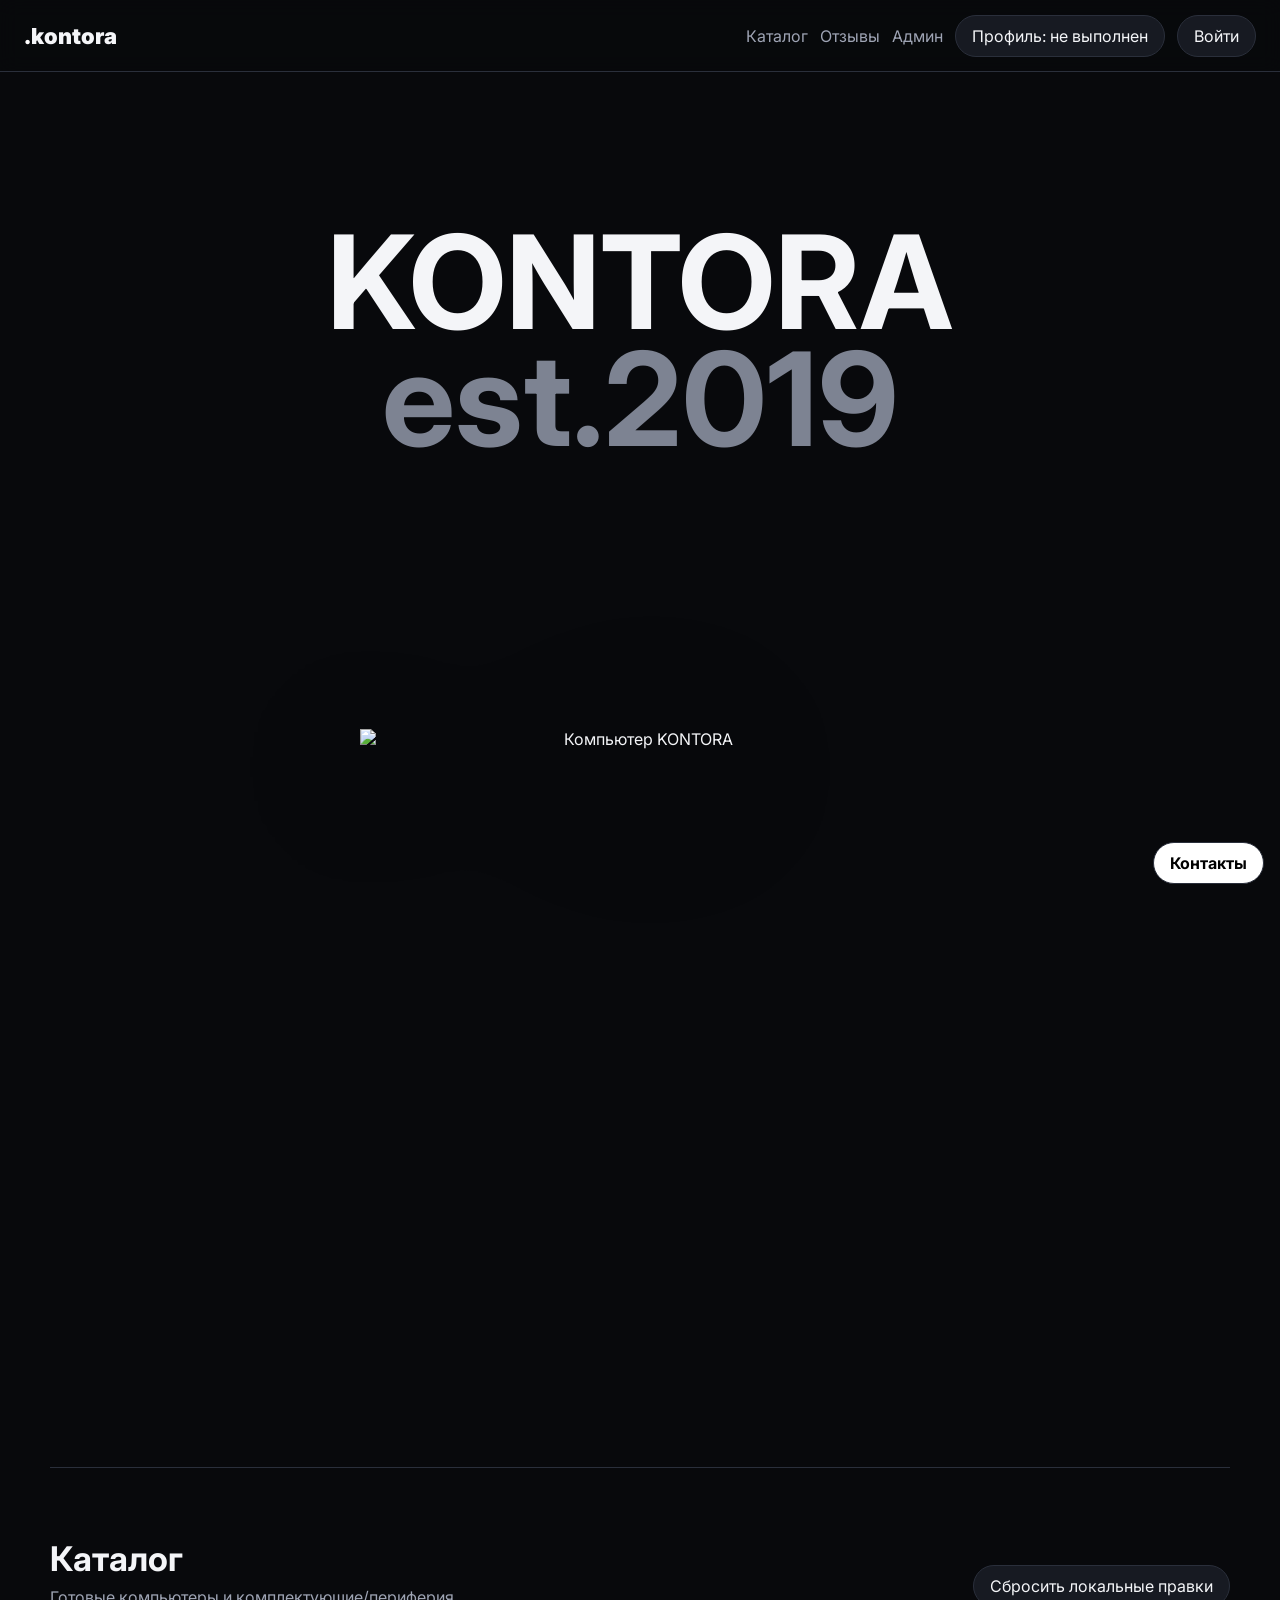
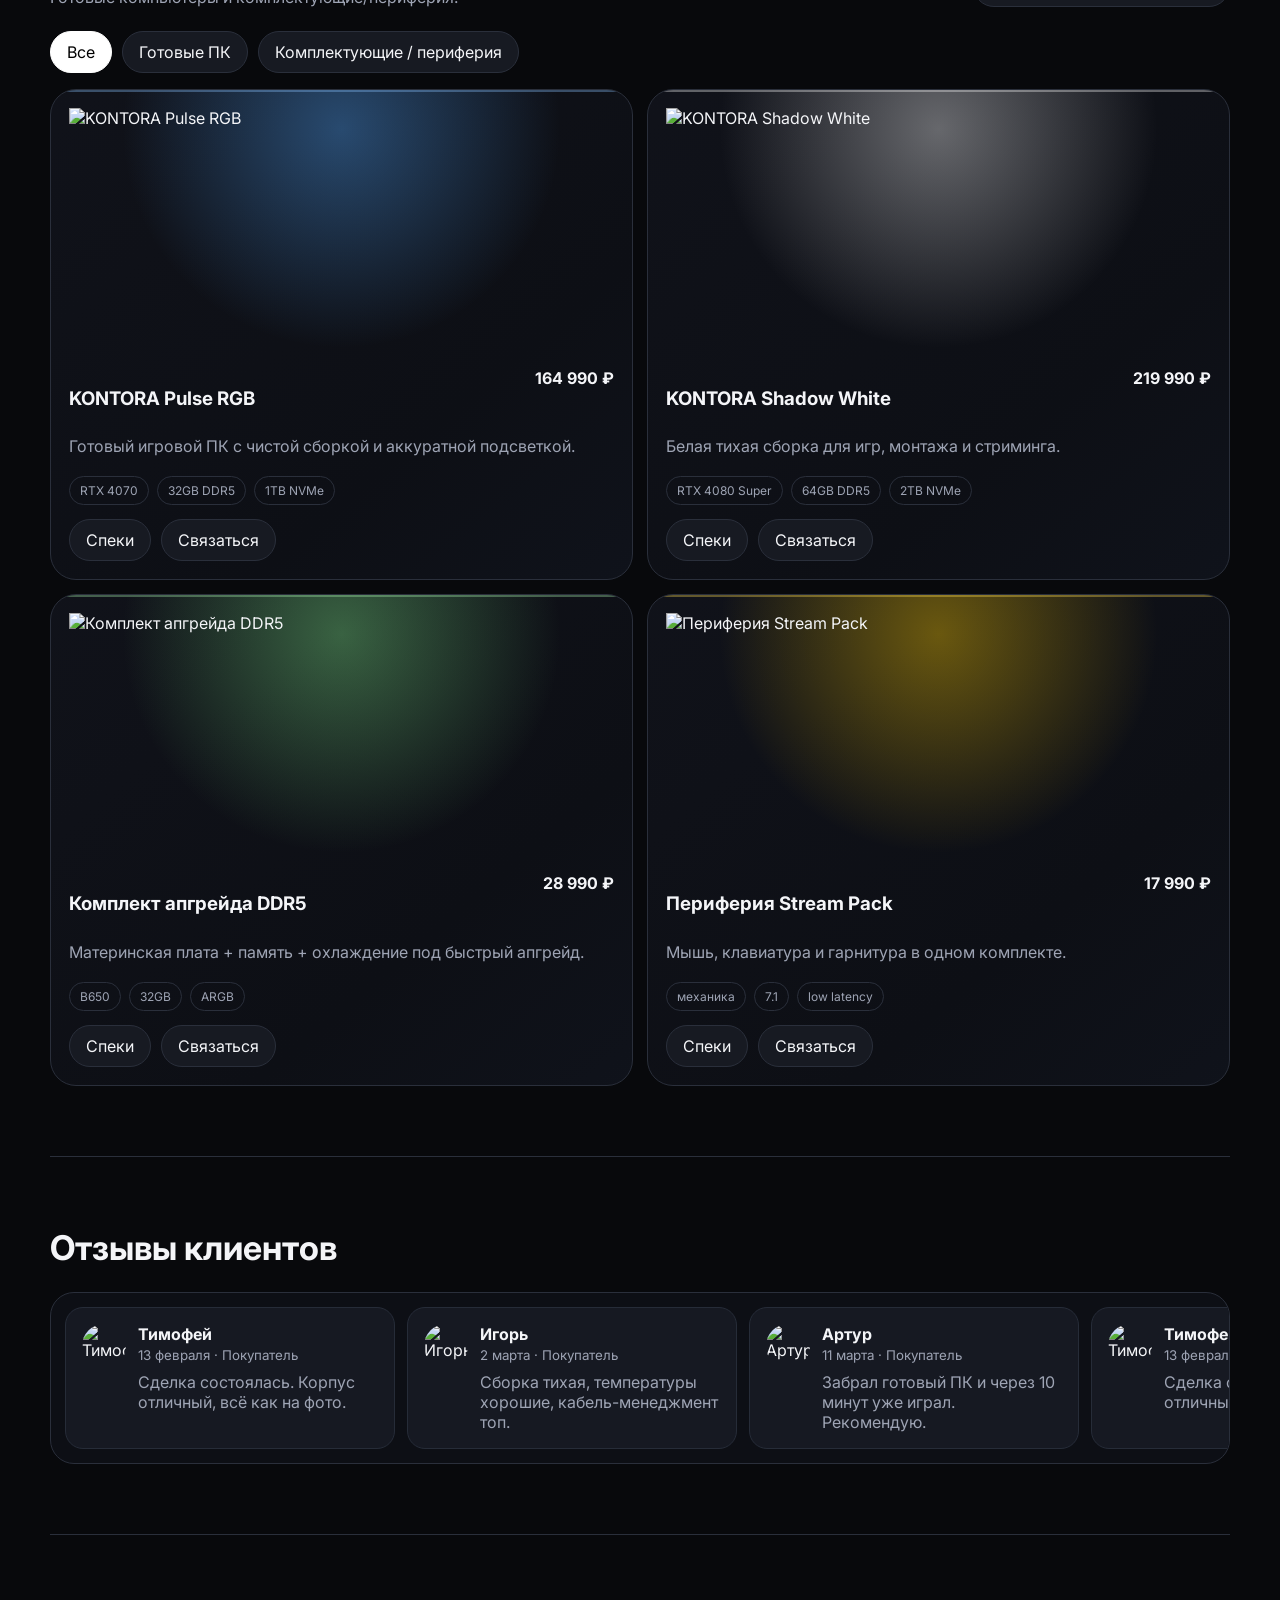
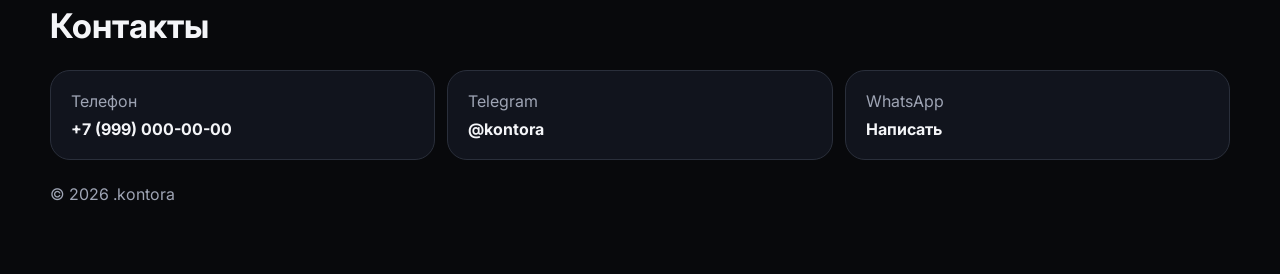
==== commit 21b3ed88: "Fix admin auth flow and add visible login status" ====
--- a/index.html
+++ b/index.html
@@ -4,8 +4,8 @@
   <meta charset="utf-8" />
   <meta name="viewport" content="width=device-width,initial-scale=1,maximum-scale=3,viewport-fit=cover,user-scalable=yes" />
   <meta name="theme-color" content="#08090c" />
-  <title>.kontora — визитка-витрина ПК</title>
-  <meta name="description" content="Тёмная витрина: готовые компьютеры и комплектующие. Быстрый выход на контакты и удобное управление каталогом." />
+  <title>.kontora — каталог ПК</title>
+  <meta name="description" content="Готовые компьютеры и комплектующие. Быстрый переход к контактам." />
   <link rel="manifest" href="/site.webmanifest" />
   <link rel="preconnect" href="https://fonts.googleapis.com">
   <link rel="preconnect" href="https://fonts.gstatic.com" crossorigin>
@@ -20,7 +20,9 @@
     <nav class="nav">
       <a href="#catalog">Каталог</a>
       <a href="#reviews">Отзывы</a>
-      <a href="admin/">Админ</a>
+      <a id="adminLink" href="admin/">Админ</a>
+      <span id="authStatus" class="mini auth-pill">Профиль: не выполнен</span>
+      <a id="authAction" class="mini" href="auth/">Войти</a>
     </nav>
   </header>
 
@@ -29,9 +31,7 @@
   <main>
     <section id="hero" class="hero">
       <div class="hero__sticky">
-        <p class="hero__kicker">Визитка-витрина</p>
         <h1><span class="hero__line">KONTORA</span><span class="hero__line hero__line--muted">est.2019</span></h1>
-        <p class="hero__lead">Простая тёмная витрина: люди смотрят сборки, выбирают и сразу выходят на связь.</p>
         <img id="heroPc" class="hero__pc" src="https://i.postimg.cc/DfqdMBVk/27367CFA-6E85-469F-A438-A1EDC62D7600.png" alt="Компьютер KONTORA" draggable="false" />
       </div>
     </section>
@@ -40,7 +40,7 @@
       <div class="section__head">
         <div>
           <h2>Каталог</h2>
-          <p>Две категории без корзины: готовые компьютеры и комплектующие/периферия.</p>
+          <p>Готовые компьютеры и комплектующие/периферия.</p>
         </div>
         <button id="resetCatalog" class="mini" type="button">Сбросить локальные правки</button>
       </div>
--- a/styles/base.css
+++ b/styles/base.css
@@ -11,22 +11,26 @@
 *{box-sizing:border-box} html,body{margin:0;padding:0;font-family:Inter,system-ui,sans-serif;background:var(--bg);color:var(--text);scroll-behavior:smooth}
 a{text-decoration:none;color:inherit} img{display:block;max-width:100%}
 .topbar{position:fixed;inset:0 0 auto 0;height:72px;background:rgba(8,9,12,.78);backdrop-filter:blur(10px);border-bottom:1px solid var(--line);display:flex;align-items:center;justify-content:space-between;padding:0 24px;z-index:40}
-.brand{font-weight:900;font-size:22px}.brand__dot{color:#fff}.nav{display:flex;gap:18px;color:var(--muted)}
+.brand{font-weight:900;font-size:22px}.brand__dot{color:#fff}.nav{display:flex;gap:12px;color:var(--muted);align-items:center;flex-wrap:wrap}
+
+.auth-pill{padding:8px 12px;font-size:12px;line-height:1.1;cursor:default}
 main{padding-top:72px}
 .hero{height:155vh;position:relative}.hero__sticky{position:sticky;top:72px;height:calc(100vh - 72px);display:grid;place-items:center;text-align:center;gap:10px;padding:20px}
 .hero__kicker{color:var(--muted);text-transform:uppercase;letter-spacing:.12em;font-size:12px}.hero h1{margin:0;font-size:clamp(48px,11vw,130px);line-height:.9}
 .hero__line{display:block}.hero__line--muted{color:#7d8392}.hero__lead{max-width:620px;color:var(--muted)}
-.hero__pc{width:min(560px,75vw);filter:drop-shadow(0 30px 80px rgba(0,0,0,.7));transition:transform .15s linear,opacity .2s linear}
+.hero__pc{width:min(560px,75vw);filter:drop-shadow(0 30px 80px rgba(0,0,0,.7));transition:transform .35s cubic-bezier(.22,.61,.36,1),opacity .35s ease}
 .section{width:min(var(--max),calc(100% - 34px));margin:0 auto;padding:70px 0;border-top:1px solid var(--line)}
 .section__head{display:flex;justify-content:space-between;align-items:end;gap:14px;margin-bottom:24px}.section h2{margin:0;font-size:34px}.section p{margin:8px 0 0;color:var(--muted)}
 .mini,.chip,.card__actions button,.card__actions a,.contact-fab{border:1px solid var(--line);background:#171a22;color:var(--text);border-radius:999px;padding:10px 16px;font:inherit;cursor:pointer}
 .filters{display:flex;gap:10px;flex-wrap:wrap;margin-bottom:16px}.chip.is-active{border-color:#fff;background:#fff;color:#000}
 .grid{display:grid;grid-template-columns:repeat(12,1fr);gap:14px}
-.card{grid-column:span 6;background:linear-gradient(165deg,#11131b,#0d0f15);border:1px solid var(--line);border-radius:26px;overflow:hidden;position:relative}
+.card{grid-column:span 6;background:linear-gradient(140deg,#11131b 0%,#0d0f15 50%,#131824 100%);background-size:170% 170%;background-position:0% 50%;border:1px solid var(--line);border-radius:26px;overflow:hidden;position:relative;transition:background-position .8s cubic-bezier(.22,.61,.36,1),border-color .35s ease,transform .35s ease}
 .card::after{content:"";position:absolute;inset:0;border-top:2px solid color-mix(in srgb, var(--accent) 68%, #ffffff 32%);opacity:.35}
 .card__img{height:260px;width:100%;object-fit:contain;padding:18px;background:radial-gradient(circle at 50% 15%, color-mix(in srgb, var(--accent) 38%, transparent), transparent 60%)}
 .card__body{padding:18px}.card__top{display:flex;justify-content:space-between;gap:10px;align-items:start}.card p{min-height:40px}
-.tags{display:flex;gap:8px;flex-wrap:wrap}.tags span{font-size:12px;padding:6px 10px;border:1px solid var(--line);border-radius:999px;color:var(--muted)}
+.card:hover{background-position:100% 50%;border-color:#3e4658;transform:translateY(-3px)}
+.tags{display:flex;gap:8px;flex-wrap:wrap}.tags span{font-size:12px;padding:6px 10px;border:1px solid var(--line);border-radius:999px;color:var(--muted);transition:transform .35s cubic-bezier(.22,.61,.36,1),border-color .35s ease,background .35s ease}
+.card:hover .tags span{transform:scale(1.04);border-color:#4a5469;background:rgba(255,255,255,.03)}
 .card__actions{display:flex;gap:10px;margin-top:14px}.card__actions a{display:inline-flex;align-items:center}
 .reviews-marquee{overflow:hidden;border:1px solid var(--line);border-radius:24px;background:#0d0f15}.reviews-track{display:flex;gap:12px;padding:14px;min-width:max-content;animation:slide 26s linear infinite}
 .review{display:flex;gap:12px;width:330px;padding:16px;background:#161922;border:1px solid #262c38;border-radius:18px}.review img{width:44px;height:44px;border-radius:50%}.review h4{margin:0}.review small{color:var(--muted)}.review p{margin:8px 0 0;min-height:auto}
--- a/styles/desktop.css
+++ b/styles/desktop.css
@@ -1 +1 @@
-.card:hover{transform:translateY(-4px);border-color:#3b4252}
+/* Desktop-specific overrides are intentionally minimal. */
